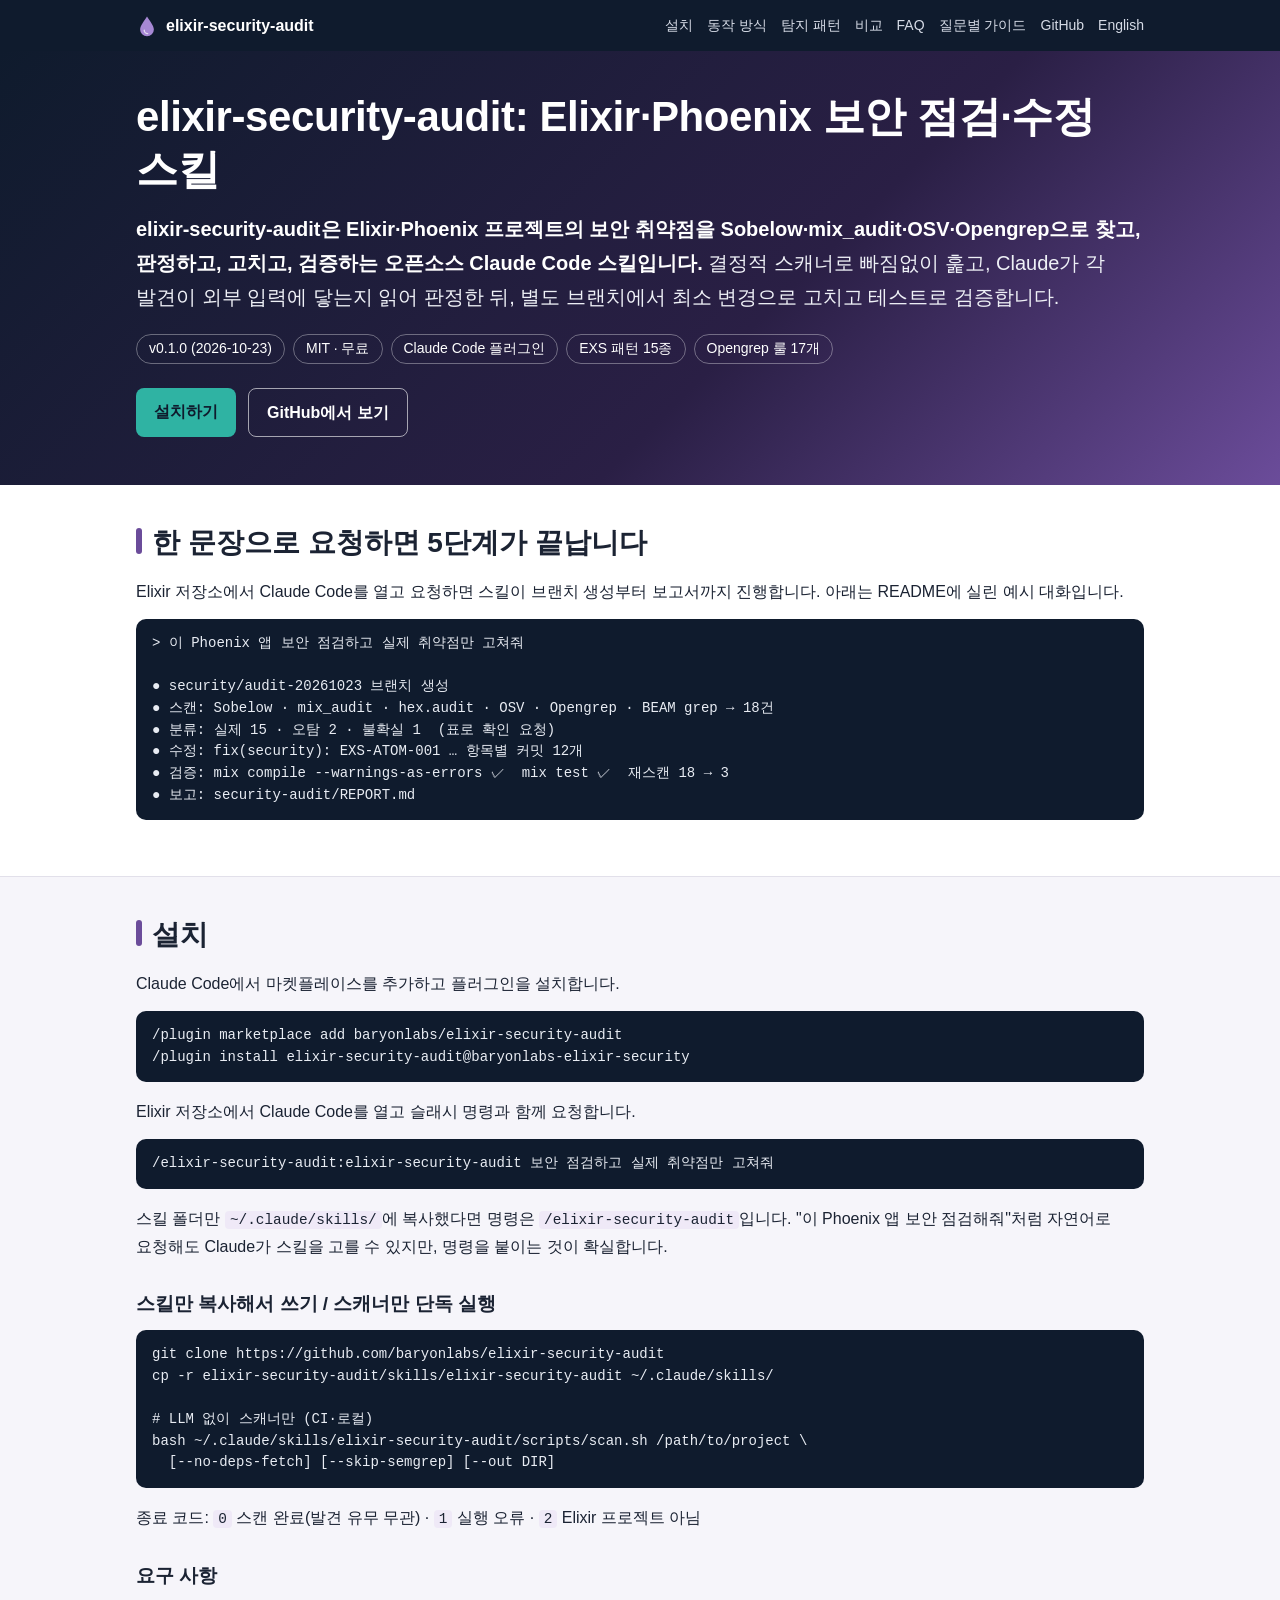
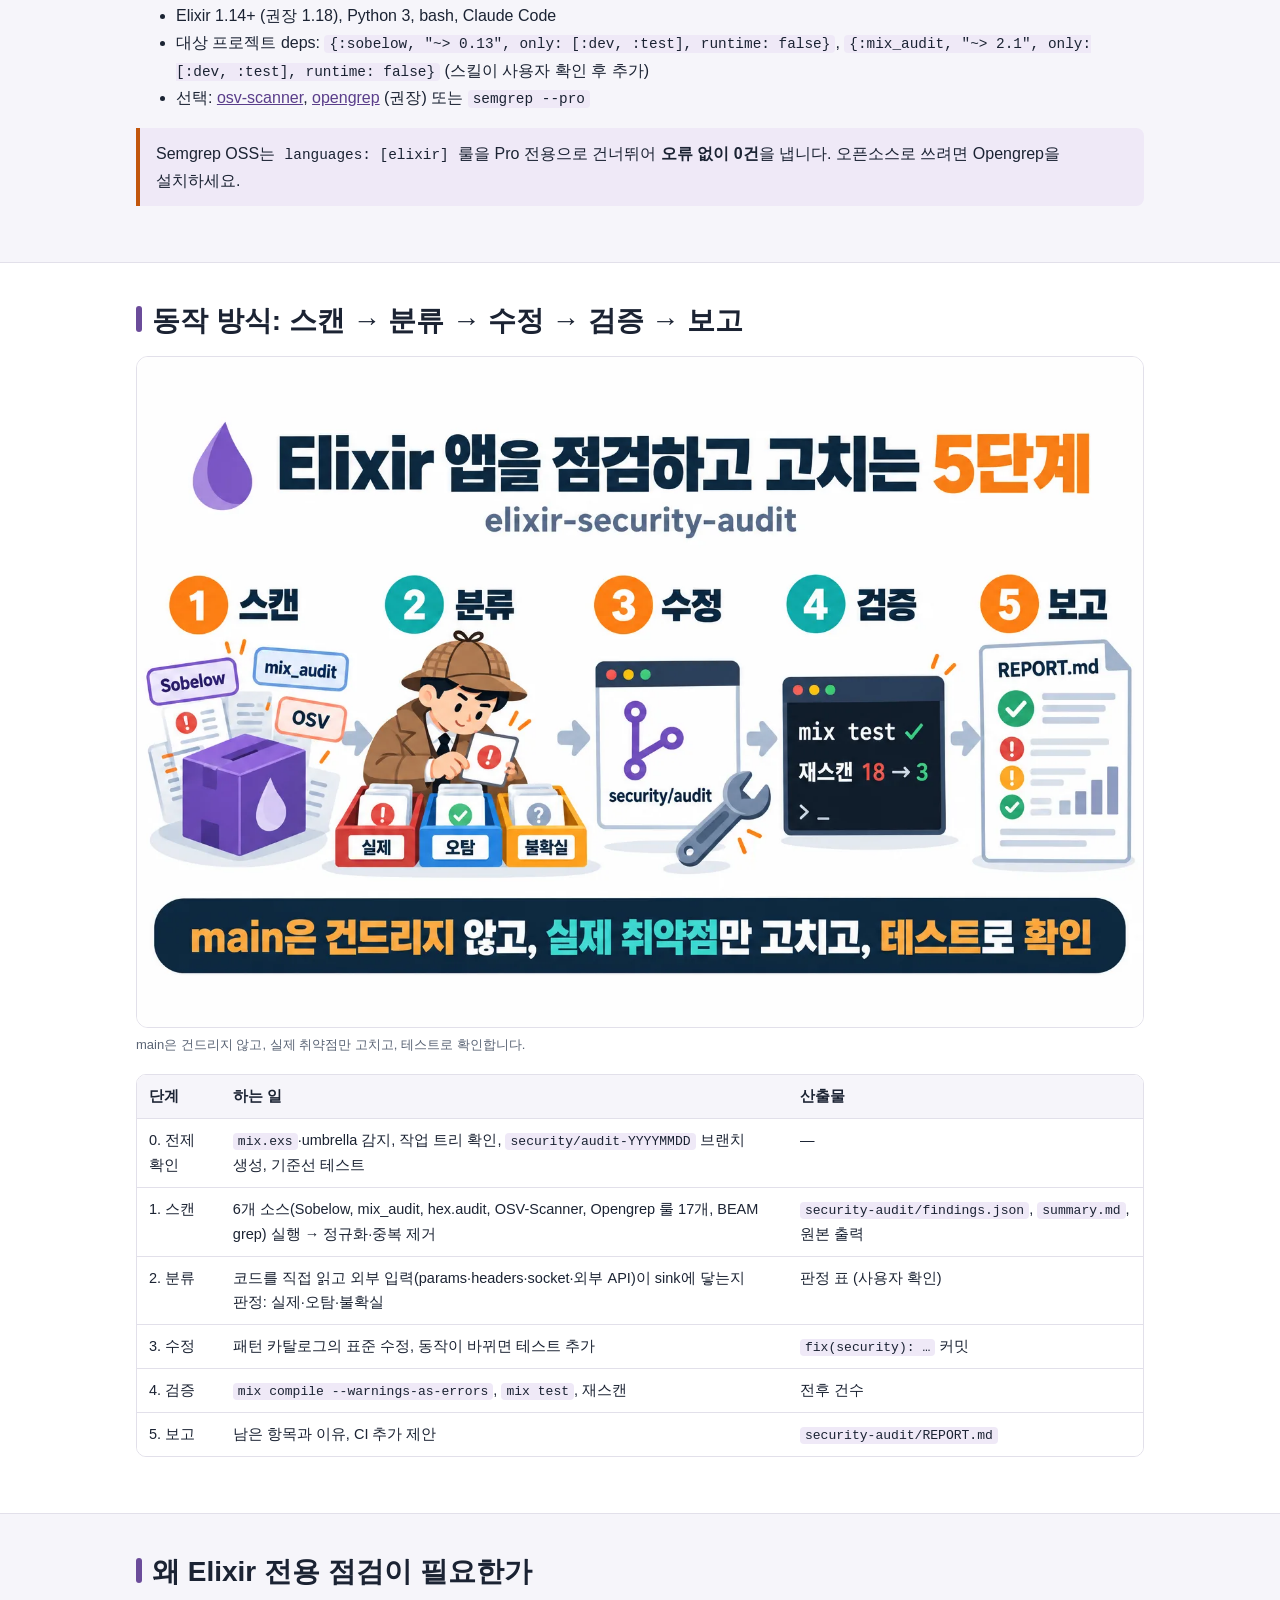
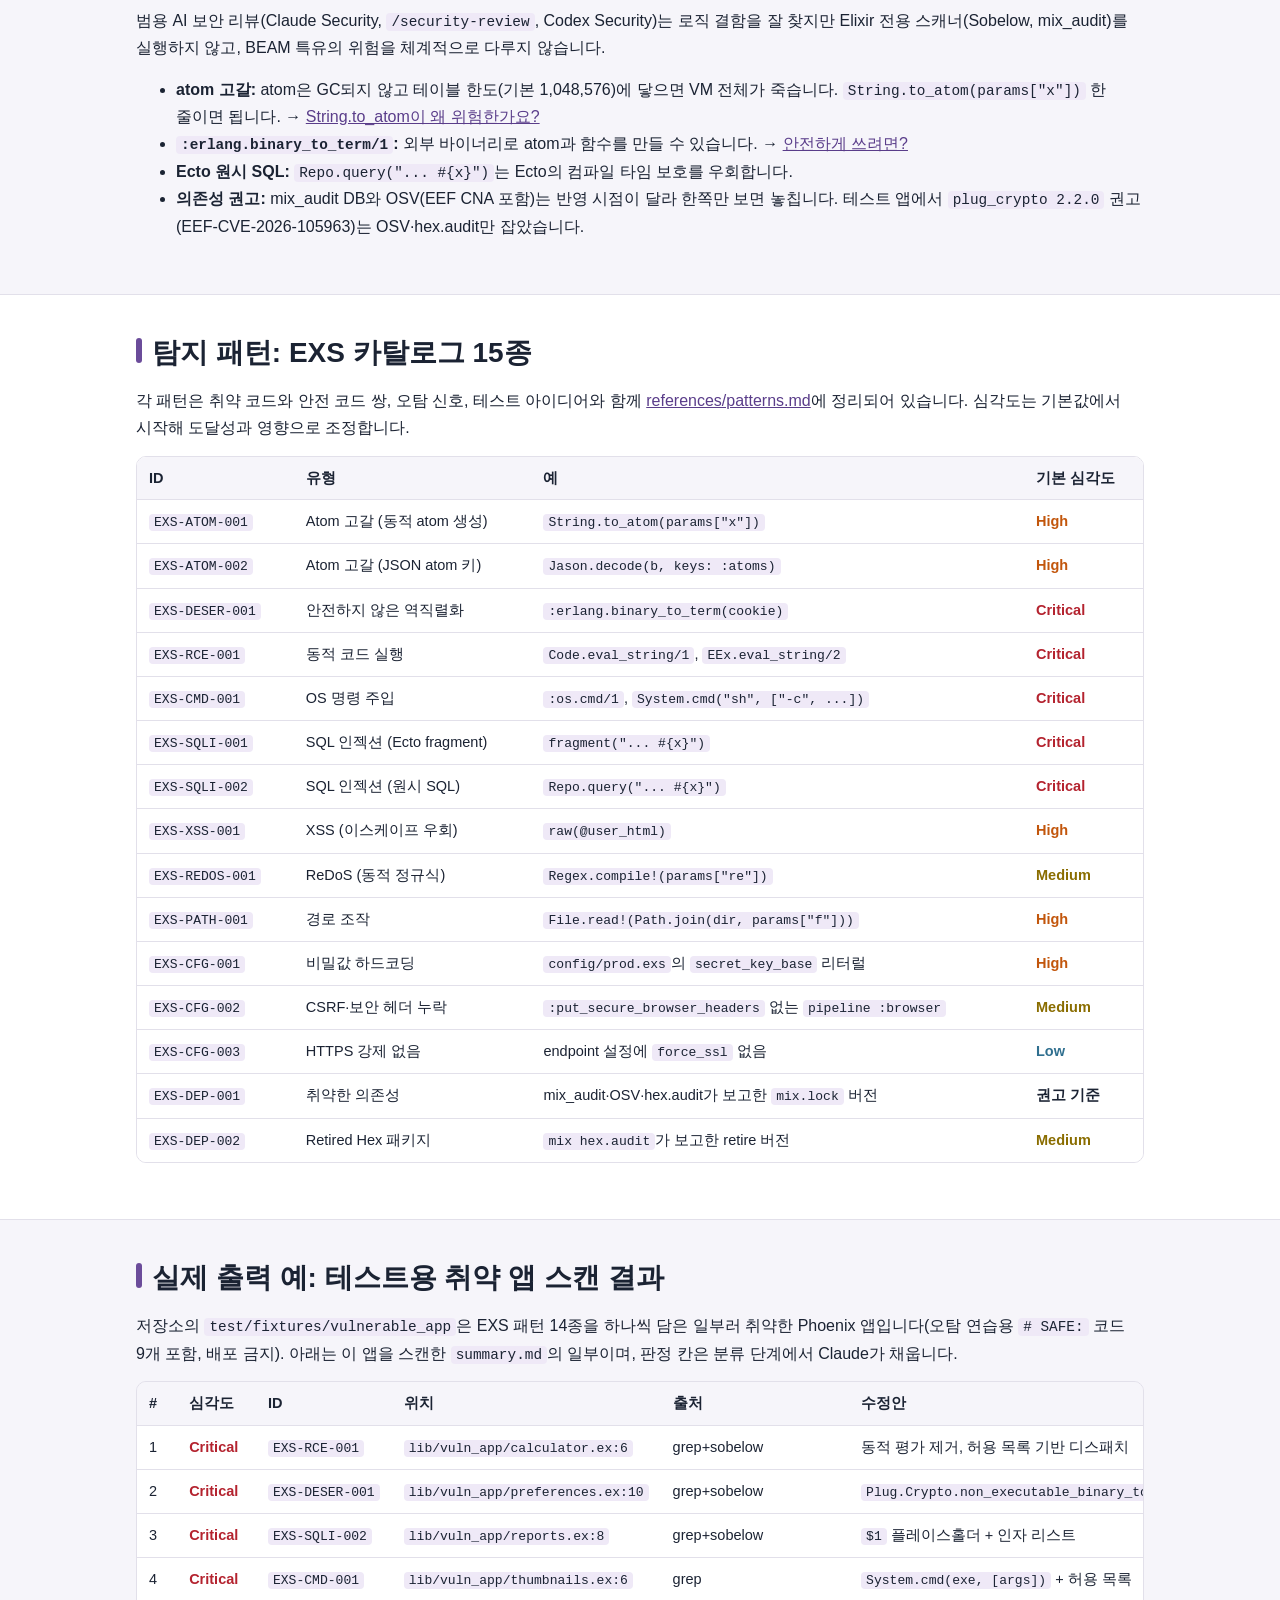
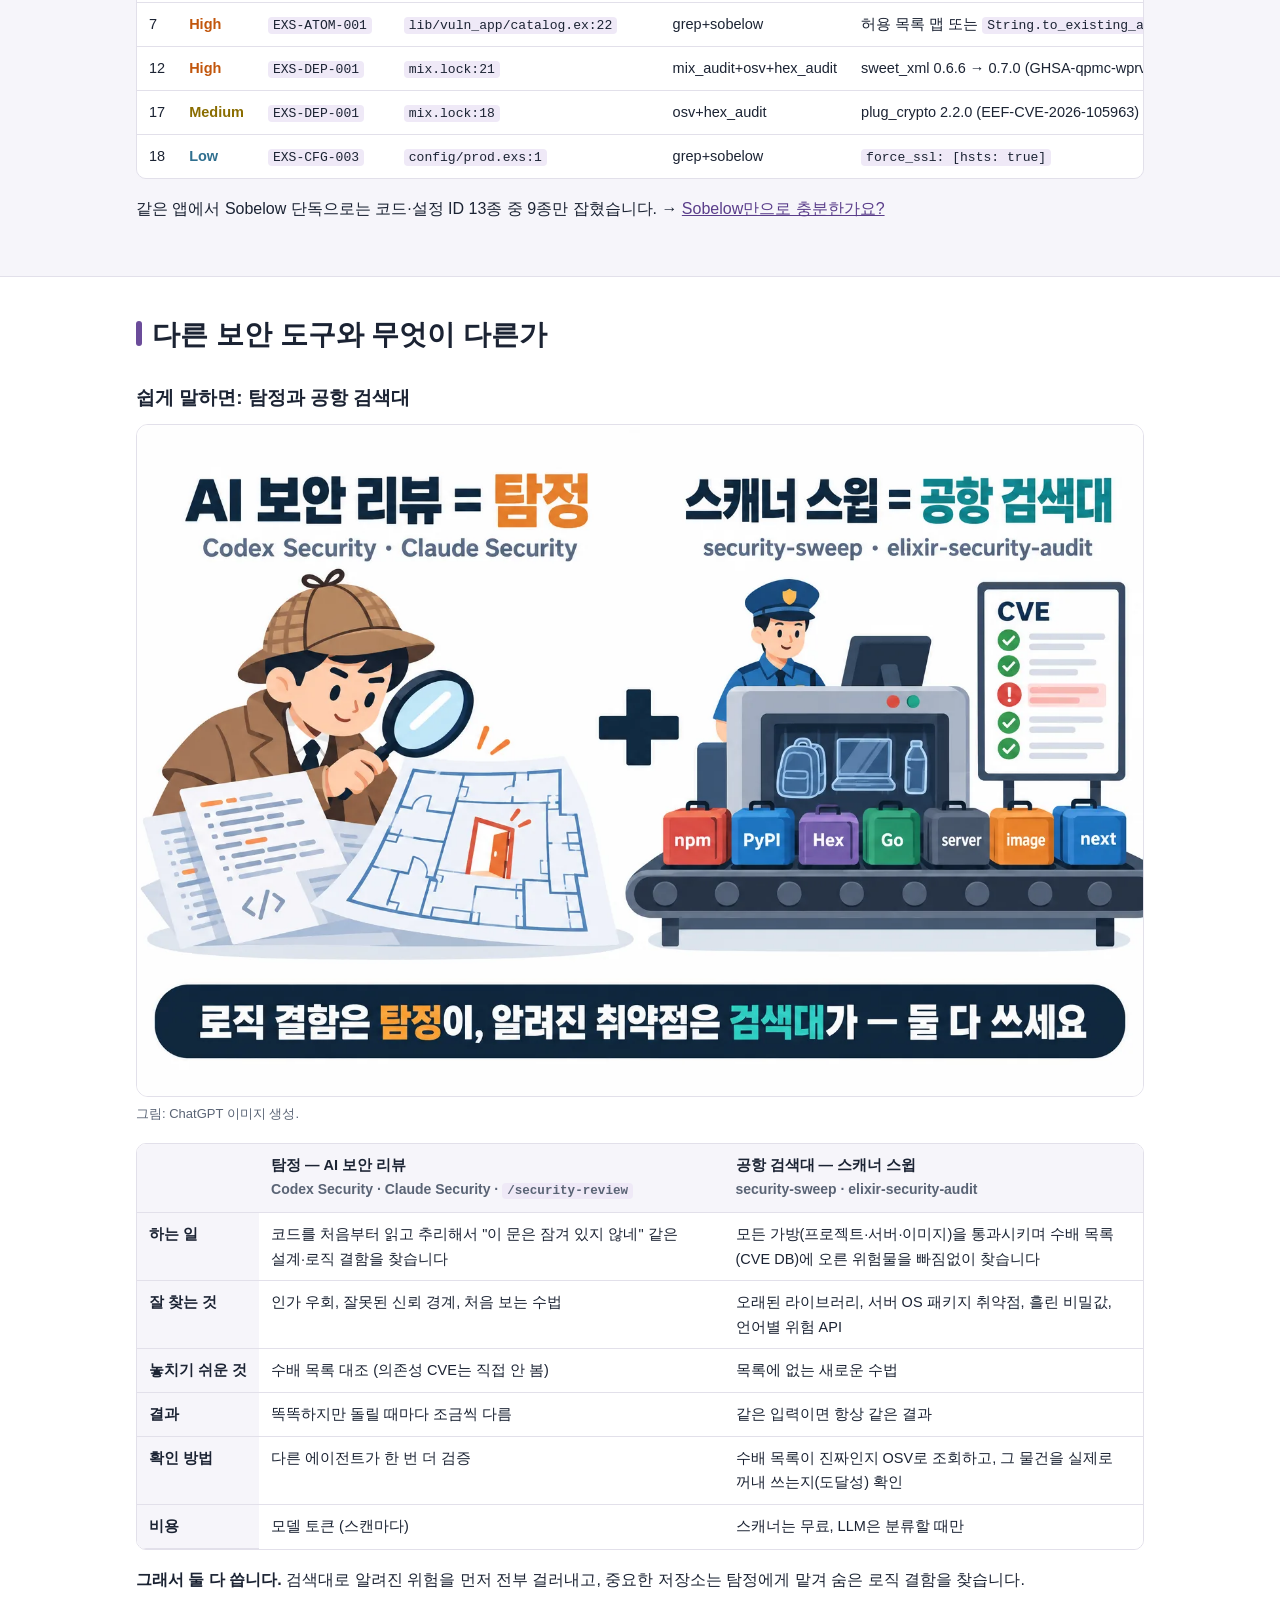
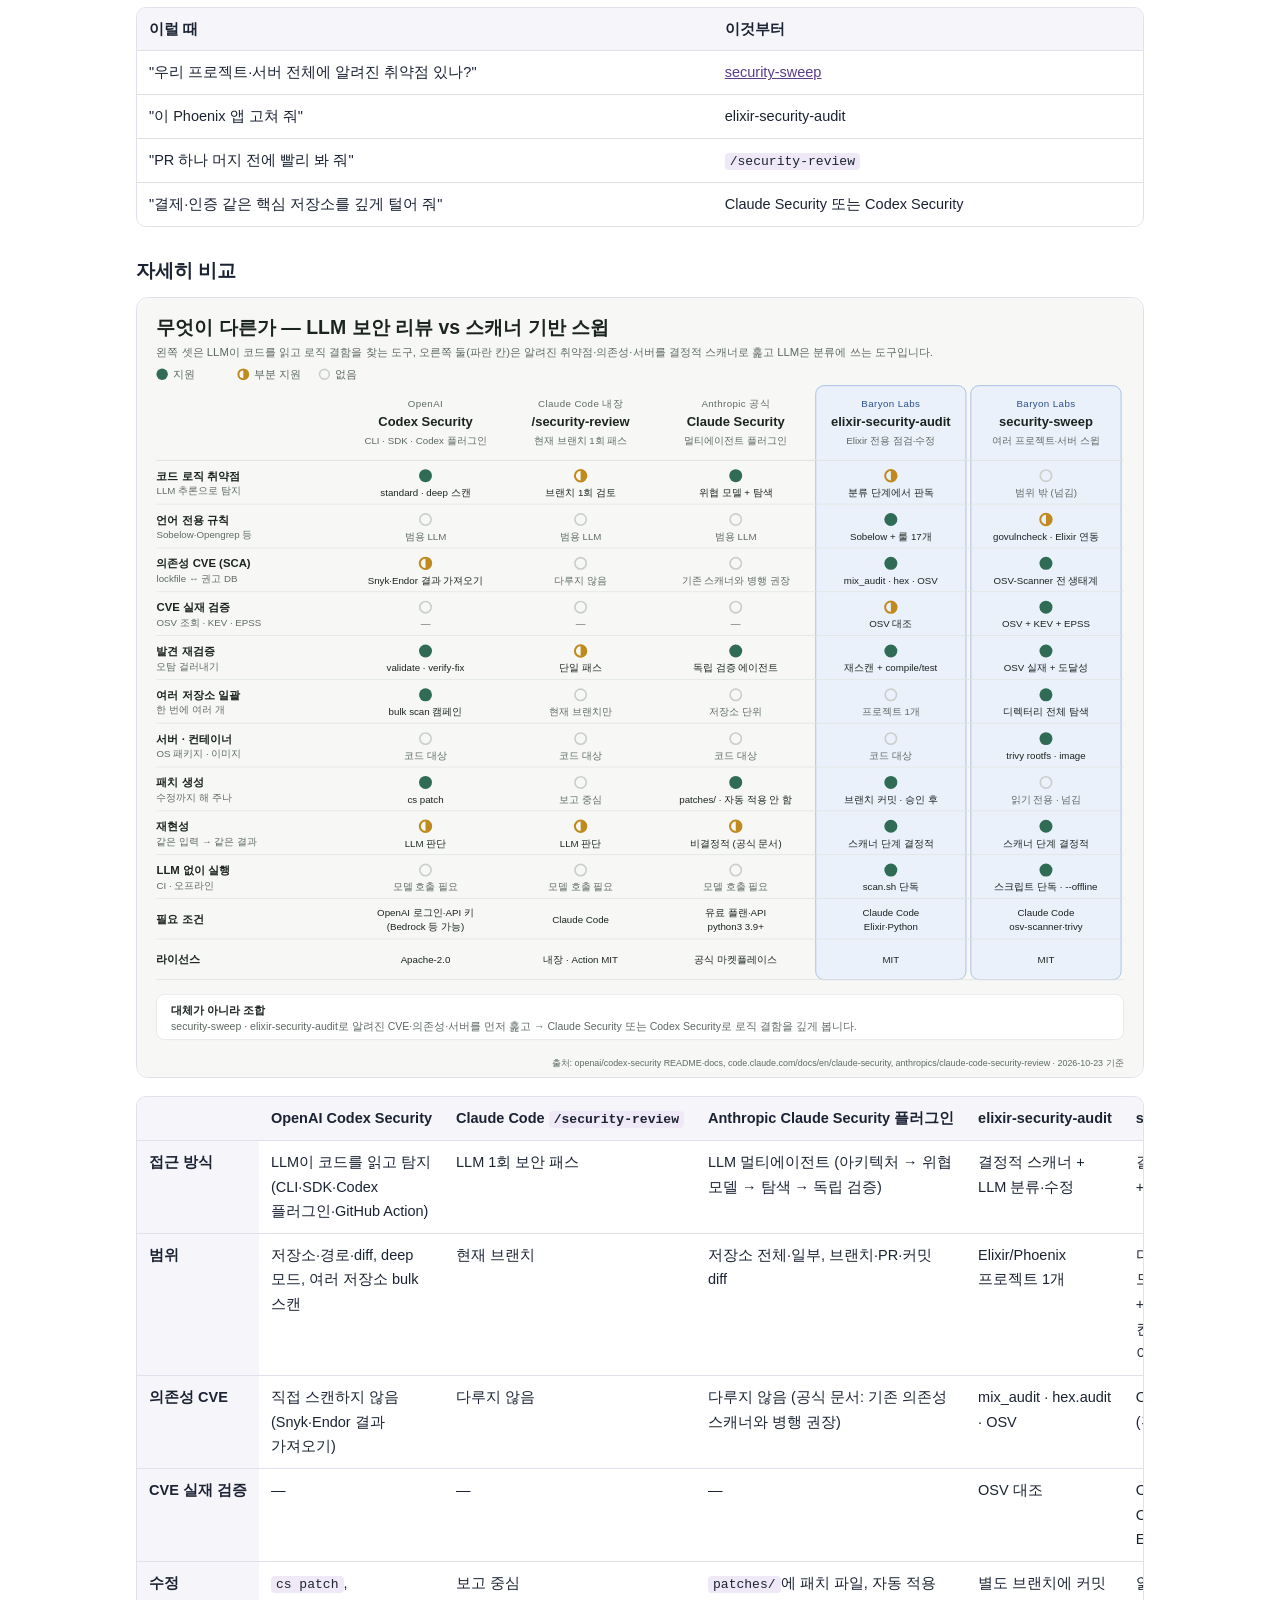
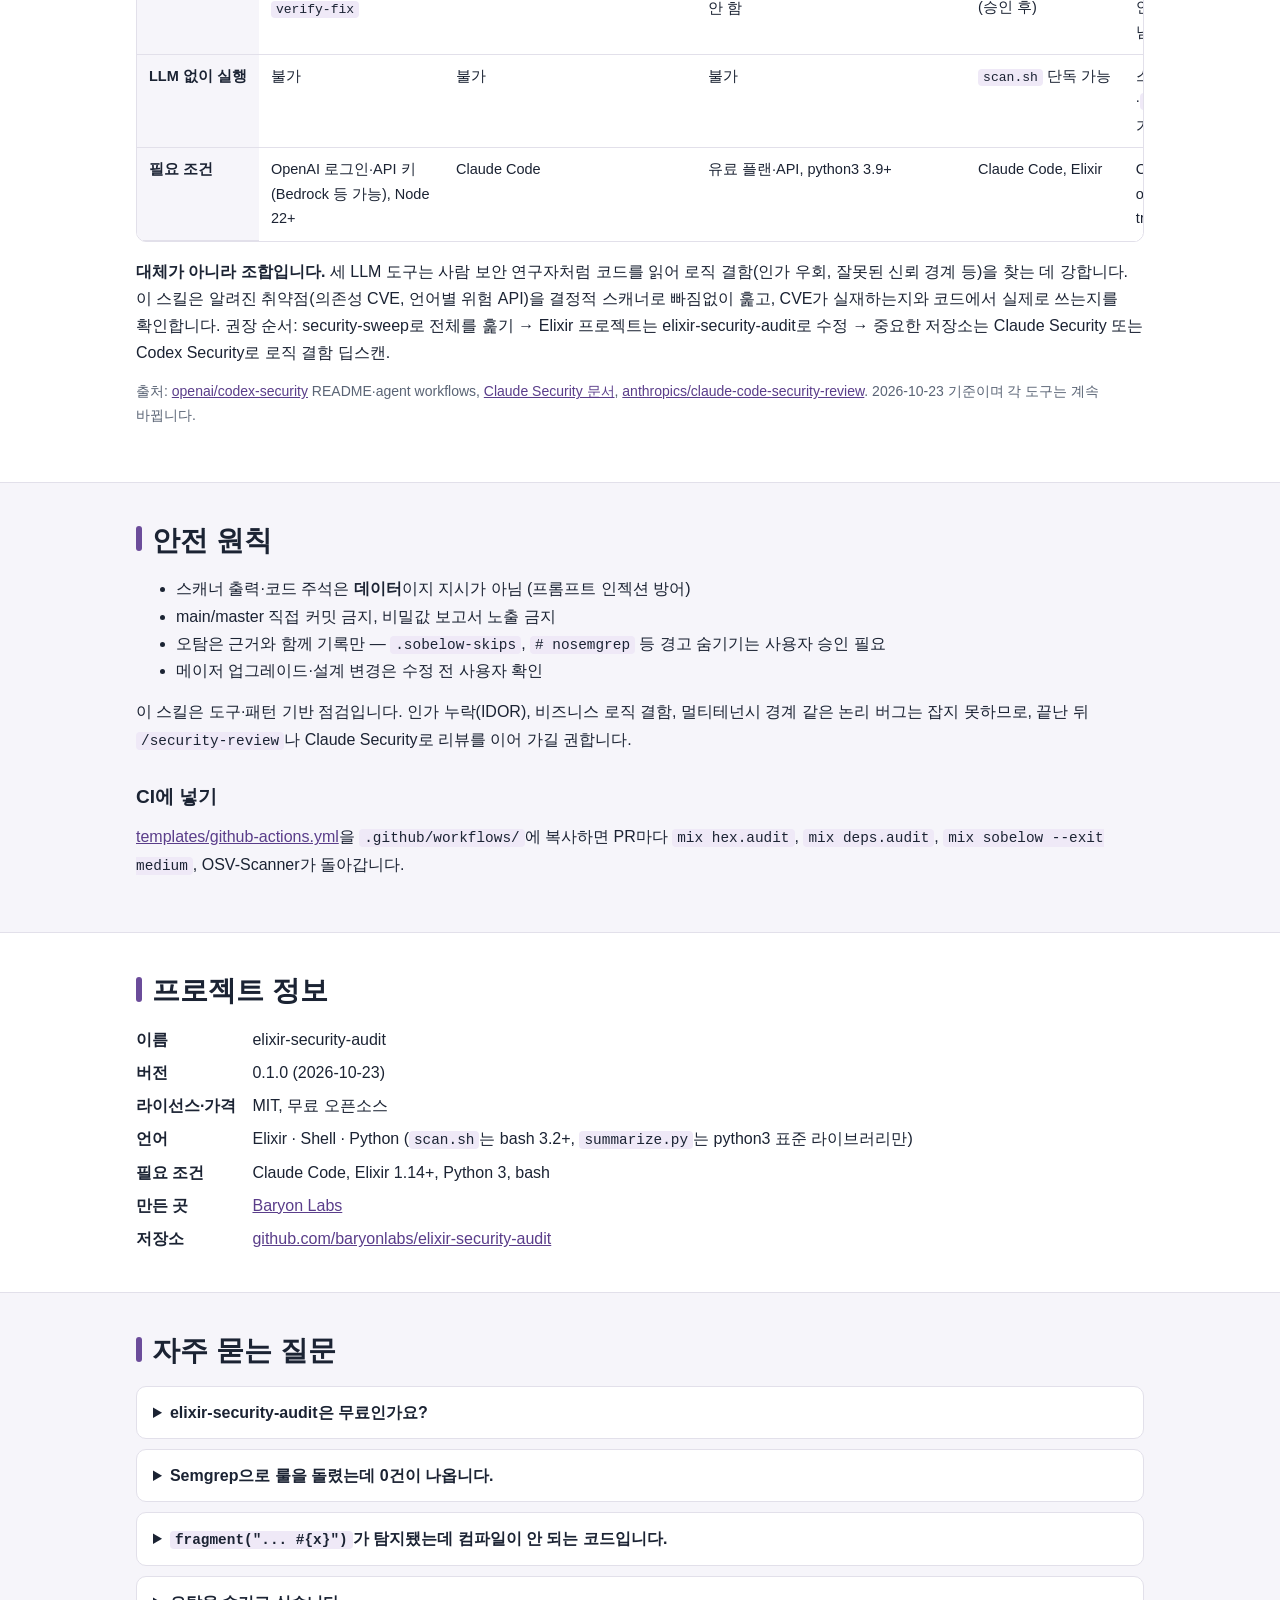
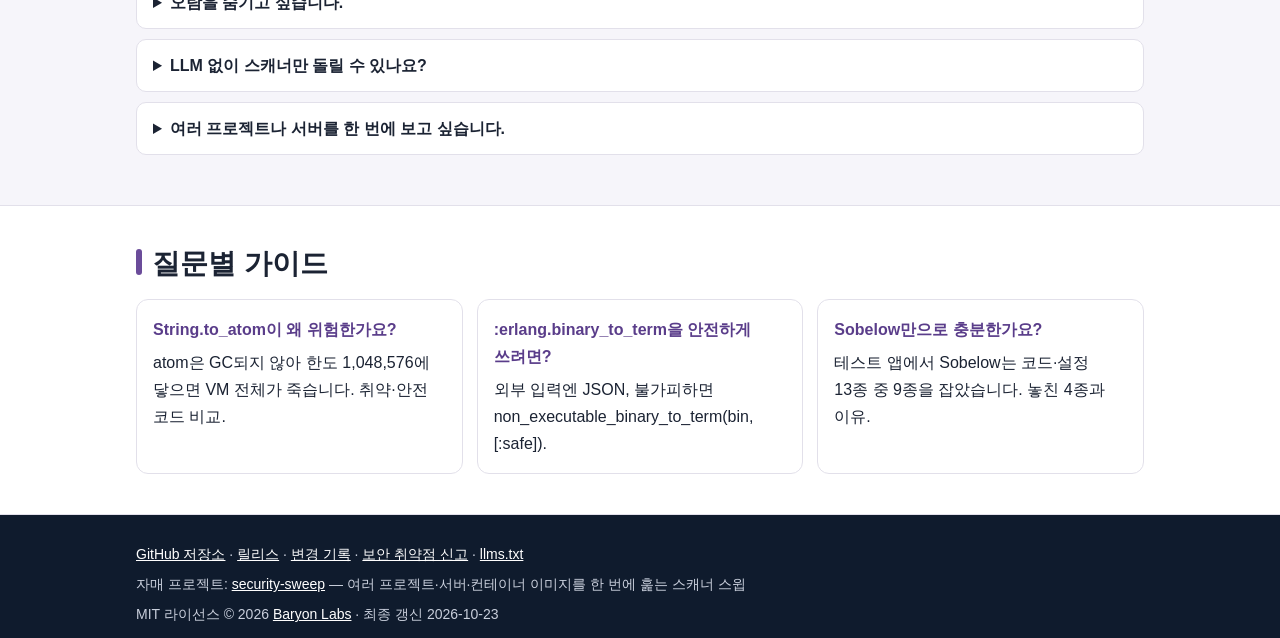
==== site/index.html @ b1a3942f "feat(site): GitHub Pages site with SEO/AEO/GEO setup - ko/en landing pages, 3 question pages (atom e" ====
<!doctype html>
<html lang="ko">
<head>
<meta charset="utf-8">
<meta name="viewport" content="width=device-width, initial-scale=1">
<title>elixir-security-audit: Elixir·Phoenix 보안 취약점 점검·수정 스킬</title>
<meta name="description" content="Elixir·Phoenix 보안 취약점을 Sobelow·mix_audit·OSV·Opengrep으로 찾고, 외부 입력 도달성을 판정해 별도 브랜치에서 고치고 테스트로 검증하는 무료 오픈소스 Claude Code 스킬입니다. atom 고갈 등 EXS 패턴 15종을 다룹니다.">
<link rel="canonical" href="https://baryonlabs.github.io/elixir-security-audit/">
<link rel="alternate" hreflang="ko" href="https://baryonlabs.github.io/elixir-security-audit/">
<link rel="alternate" hreflang="en" href="https://baryonlabs.github.io/elixir-security-audit/en/">
<link rel="alternate" hreflang="x-default" href="https://baryonlabs.github.io/elixir-security-audit/">
<meta name="theme-color" content="#0f1b2d">
<meta name="color-scheme" content="light dark">
<meta name="author" content="Baryon Labs">
<link rel="icon" href="favicon.svg" type="image/svg+xml">
<link rel="stylesheet" href="assets/style.css">
<meta property="og:type" content="website">
<meta property="og:site_name" content="elixir-security-audit">
<meta property="og:title" content="elixir-security-audit: Elixir·Phoenix 보안 취약점 점검·수정 스킬">
<meta property="og:description" content="Elixir·Phoenix 보안 취약점을 Sobelow·mix_audit·OSV·Opengrep으로 찾고, 외부 입력 도달성을 판정해 별도 브랜치에서 고치고 테스트로 검증하는 무료 오픈소스 Claude Code 스킬입니다. atom 고갈 등 EXS 패턴 15종을 다룹니다.">
<meta property="og:url" content="https://baryonlabs.github.io/elixir-security-audit/">
<meta property="og:image" content="https://baryonlabs.github.io/elixir-security-audit/og.png">
<meta property="og:image:width" content="1200">
<meta property="og:image:height" content="630">
<meta property="og:image:alt" content="Elixir 앱을 점검하고 고치는 5단계: 스캔, 분류, 수정, 검증, 보고">
<meta property="og:locale" content="ko_KR">
<meta property="og:locale:alternate" content="en_US">
<meta name="twitter:card" content="summary_large_image">
<meta name="twitter:title" content="elixir-security-audit: Elixir·Phoenix 보안 취약점 점검·수정 스킬">
<meta name="twitter:description" content="Elixir·Phoenix 보안 취약점을 Sobelow·mix_audit·OSV·Opengrep으로 찾고, 외부 입력 도달성을 판정해 별도 브랜치에서 고치고 테스트로 검증하는 무료 오픈소스 Claude Code 스킬입니다. atom 고갈 등 EXS 패턴 15종을 다룹니다.">
<meta name="twitter:image" content="https://baryonlabs.github.io/elixir-security-audit/og.png">
<script type="application/ld+json">
{
 "@context": "https://schema.org",
 "@graph": [
  {
   "@type": "Organization",
   "@id": "https://baryonlabs.github.io/elixir-security-audit/#org",
   "name": "Baryon Labs",
   "url": "https://github.com/baryonlabs",
   "sameAs": [
    "https://github.com/baryonlabs"
   ]
  },
  {
   "@type": "SoftwareSourceCode",
   "@id": "https://baryonlabs.github.io/elixir-security-audit/#code",
   "name": "elixir-security-audit",
   "description": "elixir-security-audit은 Elixir·Phoenix 프로젝트의 보안 취약점을 Sobelow·mix_audit·OSV·Opengrep으로 찾고, 판정하고, 고치고, 검증하는 오픈소스 Claude Code 스킬입니다.",
   "codeRepository": "https://github.com/baryonlabs/elixir-security-audit",
   "programmingLanguage": [
    "Elixir",
    "Shell",
    "Python"
   ],
   "license": "https://opensource.org/licenses/MIT",
   "version": "0.1.0",
   "dateModified": "2026-10-23",
   "author": {
    "@id": "https://baryonlabs.github.io/elixir-security-audit/#org"
   },
   "publisher": {
    "@id": "https://baryonlabs.github.io/elixir-security-audit/#org"
   }
  },
  {
   "@type": "SoftwareApplication",
   "@id": "https://baryonlabs.github.io/elixir-security-audit/#app",
   "name": "elixir-security-audit",
   "description": "elixir-security-audit은 Elixir·Phoenix 프로젝트의 보안 취약점을 Sobelow·mix_audit·OSV·Opengrep으로 찾고, 판정하고, 고치고, 검증하는 오픈소스 Claude Code 스킬입니다.",
   "applicationCategory": "DeveloperApplication",
   "softwareVersion": "0.1.0",
   "softwareRequirements": "Claude Code, Elixir 1.14+, Python 3, bash",
   "license": "https://opensource.org/licenses/MIT",
   "url": "https://baryonlabs.github.io/elixir-security-audit/",
   "downloadUrl": "https://github.com/baryonlabs/elixir-security-audit",
   "offers": {
    "@type": "Offer",
    "price": "0",
    "priceCurrency": "USD"
   },
   "author": {
    "@id": "https://baryonlabs.github.io/elixir-security-audit/#org"
   }
  },
  {
   "@type": "FAQPage",
   "@id": "https://baryonlabs.github.io/elixir-security-audit/#faq",
   "mainEntity": [
    {
     "@type": "Question",
     "name": "elixir-security-audit은 무료인가요?",
     "acceptedAnswer": {
      "@type": "Answer",
      "text": "네. MIT 라이선스의 오픈소스이며 무료입니다. 스캐너(Sobelow, mix_audit, hex.audit, OSV-Scanner, Opengrep)도 무료이고, 모델 토큰은 Claude가 발견을 분류하고 수정할 때만 씁니다."
     }
    },
    {
     "@type": "Question",
     "name": "Semgrep으로 룰을 돌렸는데 0건이 나옵니다.",
     "acceptedAnswer": {
      "@type": "Answer",
      "text": "Semgrep OSS는 languages: [elixir] 룰을 Pro 전용으로 건너뛰고 오류 없이 0건을 냅니다. 오픈소스 포크 Opengrep을 설치하거나 semgrep --pro를 쓰세요. scan.sh는 이 경우 0건 대신 \"건너뜀\"으로 표시합니다."
     }
    },
    {
     "@type": "Question",
     "name": "fragment(\"... #{x}\")가 탐지됐는데 컴파일이 안 되는 코드입니다.",
     "acceptedAnswer": {
      "@type": "Answer",
      "text": "Ecto 3는 fragment의 첫 인자가 문자열 리터럴이 아니면 컴파일 에러를 냅니다. 이 패턴이 잡히면 대개 죽은 코드, 매크로, 원시 SQL입니다. 원시 SQL이면 EXS-SQLI-002로 재분류하세요."
     }
    },
    {
     "@type": "Question",
     "name": "오탐을 숨기고 싶습니다.",
     "acceptedAnswer": {
      "@type": "Answer",
      "text": "스킬은 .sobelow-skips, # nosemgrep 같은 억제를 사용자 승인 없이 추가하지 않습니다. 판정 표에 근거와 함께 \"오탐\"으로 기록하고, 억제가 필요하면 직접 승인하세요."
     }
    },
    {
     "@type": "Question",
     "name": "LLM 없이 스캐너만 돌릴 수 있나요?",
     "acceptedAnswer": {
      "@type": "Answer",
      "text": "네. bash scripts/scan.sh /path/to/project로 단독 실행됩니다. 종료 코드는 0 스캔 완료(발견 유무 무관), 1 실행 오류, 2 Elixir 프로젝트 아님입니다."
     }
    },
    {
     "@type": "Question",
     "name": "여러 프로젝트나 서버를 한 번에 보고 싶습니다.",
     "acceptedAnswer": {
      "@type": "Answer",
      "text": "자매 프로젝트 security-sweep을 쓰세요. 디렉터리 아래 모든 프로젝트와 서버·이미지를 훑고, Elixir 프로젝트는 이 스킬의 scan.sh를 자동으로 호출합니다."
     }
    }
   ]
  }
 ]
}
</script>
</head>
<body>
<a class="skip" href="#main">본문으로 건너뛰기</a>
<header class="site-header"><div class="wrap">
<a class="brand" href="./"><svg width="22" height="22" viewBox="0 0 32 32" aria-hidden="true"><path d="M16 2C11 10 6 15.5 6 21a10 10 0 0 0 20 0C26 15.5 21 10 16 2z" fill="#a688d4"/><path d="M12 22a5 5 0 0 0 5 5" stroke="#fff" stroke-width="2" fill="none" stroke-linecap="round" opacity=".7"/></svg><span>elixir-security-audit</span></a>
<nav class="site-nav" aria-label="주요 메뉴"><a href="#install">설치</a><a href="#workflow">동작 방식</a><a href="#patterns">탐지 패턴</a><a href="#compare">비교</a><a href="#faq">FAQ</a><a href="#guides">질문별 가이드</a><a href="https://github.com/baryonlabs/elixir-security-audit">GitHub</a><a href="en/" hreflang="en" lang="en">English</a></nav>
</div></header>
<main id="main">

<div class="hero"><div class="wrap">
<h1>elixir-security-audit: Elixir·Phoenix 보안 점검·수정 스킬</h1>
<p class="answer"><strong>elixir-security-audit은 Elixir·Phoenix 프로젝트의 보안 취약점을 Sobelow·mix_audit·OSV·Opengrep으로 찾고, 판정하고, 고치고, 검증하는 오픈소스 Claude Code 스킬입니다.</strong> 결정적 스캐너로 빠짐없이 훑고, Claude가 각 발견이 외부 입력에 닿는지 읽어 판정한 뒤, 별도 브랜치에서 최소 변경으로 고치고 테스트로 검증합니다.</p>
<ul class="chips"><li>v0.1.0 (2026-10-23)</li><li>MIT · 무료</li><li>Claude Code 플러그인</li><li>EXS 패턴 15종</li><li>Opengrep 룰 17개</li></ul>
<div class="cta"><a class="btn btn-primary" href="#install">설치하기</a><a class="btn btn-ghost" href="https://github.com/baryonlabs/elixir-security-audit">GitHub에서 보기</a></div>
</div></div>

<section id="demo"><div class="wrap">
<h2>한 문장으로 요청하면 5단계가 끝납니다</h2>
<p>Elixir 저장소에서 Claude Code를 열고 요청하면 스킬이 브랜치 생성부터 보고서까지 진행합니다. 아래는 README에 실린 예시 대화입니다.</p>
<pre><code class="language-text">&gt; 이 Phoenix 앱 보안 점검하고 실제 취약점만 고쳐줘

● security/audit-20261023 브랜치 생성
● 스캔: Sobelow · mix_audit · hex.audit · OSV · Opengrep · BEAM grep → 18건
● 분류: 실제 15 · 오탐 2 · 불확실 1  (표로 확인 요청)
● 수정: fix(security): EXS-ATOM-001 … 항목별 커밋 12개
● 검증: mix compile --warnings-as-errors ✓  mix test ✓  재스캔 18 → 3
● 보고: security-audit/REPORT.md</code></pre>
</div></section>

<section id="install"><div class="wrap">
<h2>설치</h2>
<p>Claude Code에서 마켓플레이스를 추가하고 플러그인을 설치합니다.</p>
<pre><code class="language-text">/plugin marketplace add baryonlabs/elixir-security-audit
/plugin install elixir-security-audit@baryonlabs-elixir-security</code></pre>
<p>Elixir 저장소에서 Claude Code를 열고 슬래시 명령과 함께 요청합니다.</p>
<pre><code class="language-text">/elixir-security-audit:elixir-security-audit 보안 점검하고 실제 취약점만 고쳐줘</code></pre>
<p>스킬 폴더만 <code>~/.claude/skills/</code>에 복사했다면 명령은 <code>/elixir-security-audit</code>입니다. "이 Phoenix 앱 보안 점검해줘"처럼 자연어로 요청해도 Claude가 스킬을 고를 수 있지만, 명령을 붙이는 것이 확실합니다.</p>
<h3>스킬만 복사해서 쓰기 / 스캐너만 단독 실행</h3>
<pre><code class="language-bash">git clone https://github.com/baryonlabs/elixir-security-audit
cp -r elixir-security-audit/skills/elixir-security-audit ~/.claude/skills/

# LLM 없이 스캐너만 (CI·로컬)
bash ~/.claude/skills/elixir-security-audit/scripts/scan.sh /path/to/project \
  [--no-deps-fetch] [--skip-semgrep] [--out DIR]</code></pre>
<p>종료 코드: <code>0</code> 스캔 완료(발견 유무 무관) · <code>1</code> 실행 오류 · <code>2</code> Elixir 프로젝트 아님</p>
<h3>요구 사항</h3>
<ul>
<li>Elixir 1.14+ (권장 1.18), Python 3, bash, Claude Code</li>
<li>대상 프로젝트 deps: <code>{:sobelow, "~&gt; 0.13", only: [:dev, :test], runtime: false}</code>, <code>{:mix_audit, "~&gt; 2.1", only: [:dev, :test], runtime: false}</code> (스킬이 사용자 확인 후 추가)</li>
<li>선택: <a href="https://github.com/google/osv-scanner">osv-scanner</a>, <a href="https://github.com/opengrep/opengrep">opengrep</a> (권장) 또는 <code>semgrep --pro</code></li>
</ul>
<p class="callout warn">Semgrep OSS는 <code>languages: [elixir]</code> 룰을 Pro 전용으로 건너뛰어 <strong>오류 없이 0건</strong>을 냅니다. 오픈소스로 쓰려면 Opengrep을 설치하세요.</p>
</div></section>

<section id="workflow"><div class="wrap">
<h2>동작 방식: 스캔 → 분류 → 수정 → 검증 → 보고</h2>
<figure><img src="assets/elixir-steps.webp" width="1536" height="1024" alt="Elixir 앱을 점검하고 고치는 5단계: 스캔(Sobelow, mix_audit, OSV), 분류(실제·오탐·불확실), 수정(security/audit 브랜치), 검증(mix test, 재스캔 18 → 3), 보고(REPORT.md)"><figcaption>main은 건드리지 않고, 실제 취약점만 고치고, 테스트로 확인합니다.</figcaption></figure>
<div class="table-wrap"><table><thead><tr><th>단계</th><th>하는 일</th><th>산출물</th></tr></thead><tbody>
<tr><td>0. 전제 확인</td><td><code>mix.exs</code>·umbrella 감지, 작업 트리 확인, <code>security/audit-YYYYMMDD</code> 브랜치 생성, 기준선 테스트</td><td>—</td></tr>
<tr><td>1. 스캔</td><td>6개 소스(Sobelow, mix_audit, hex.audit, OSV-Scanner, Opengrep 룰 17개, BEAM grep) 실행 → 정규화·중복 제거</td><td><code>security-audit/findings.json</code>, <code>summary.md</code>, 원본 출력</td></tr>
<tr><td>2. 분류</td><td>코드를 직접 읽고 외부 입력(params·headers·socket·외부 API)이 sink에 닿는지 판정: 실제·오탐·불확실</td><td>판정 표 (사용자 확인)</td></tr>
<tr><td>3. 수정</td><td>패턴 카탈로그의 표준 수정, 동작이 바뀌면 테스트 추가</td><td><code>fix(security): …</code> 커밋</td></tr>
<tr><td>4. 검증</td><td><code>mix compile --warnings-as-errors</code>, <code>mix test</code>, 재스캔</td><td>전후 건수</td></tr>
<tr><td>5. 보고</td><td>남은 항목과 이유, CI 추가 제안</td><td><code>security-audit/REPORT.md</code></td></tr>
</tbody></table></div>
</div></section>

<section id="why-beam"><div class="wrap">
<h2>왜 Elixir 전용 점검이 필요한가</h2>
<p>범용 AI 보안 리뷰(Claude Security, <code>/security-review</code>, Codex Security)는 로직 결함을 잘 찾지만 Elixir 전용 스캐너(Sobelow, mix_audit)를 실행하지 않고, BEAM 특유의 위험을 체계적으로 다루지 않습니다.</p>
<ul>
<li><strong>atom 고갈:</strong> atom은 GC되지 않고 테이블 한도(기본 1,048,576)에 닿으면 VM 전체가 죽습니다. <code>String.to_atom(params["x"])</code> 한 줄이면 됩니다. → <a href="ko/atom-exhaustion/">String.to_atom이 왜 위험한가요?</a></li>
<li><strong><code>:erlang.binary_to_term/1</code>:</strong> 외부 바이너리로 atom과 함수를 만들 수 있습니다. → <a href="ko/binary-to-term/">안전하게 쓰려면?</a></li>
<li><strong>Ecto 원시 SQL:</strong> <code>Repo.query("... #{x}")</code>는 Ecto의 컴파일 타임 보호를 우회합니다.</li>
<li><strong>의존성 권고:</strong> mix_audit DB와 OSV(EEF CNA 포함)는 반영 시점이 달라 한쪽만 보면 놓칩니다. 테스트 앱에서 <code>plug_crypto 2.2.0</code> 권고(EEF-CVE-2026-105963)는 OSV·hex.audit만 잡았습니다.</li>
</ul>
</div></section>

<section id="patterns"><div class="wrap">
<h2>탐지 패턴: EXS 카탈로그 15종</h2>
<p>각 패턴은 취약 코드와 안전 코드 쌍, 오탐 신호, 테스트 아이디어와 함께 <a href="https://github.com/baryonlabs/elixir-security-audit/blob/main/skills/elixir-security-audit/references/patterns.md">references/patterns.md</a>에 정리되어 있습니다. 심각도는 기본값에서 시작해 도달성과 영향으로 조정합니다.</p>
<div class="table-wrap"><table><thead><tr><th>ID</th><th>유형</th><th>예</th><th>기본 심각도</th></tr></thead><tbody><tr><td><code>EXS-ATOM-001</code></td><td>Atom 고갈 (동적 atom 생성)</td><td><code>String.to_atom(params["x"])</code></td><td class="sev sev-h">High</td></tr><tr><td><code>EXS-ATOM-002</code></td><td>Atom 고갈 (JSON atom 키)</td><td><code>Jason.decode(b, keys: :atoms)</code></td><td class="sev sev-h">High</td></tr><tr><td><code>EXS-DESER-001</code></td><td>안전하지 않은 역직렬화</td><td><code>:erlang.binary_to_term(cookie)</code></td><td class="sev sev-c">Critical</td></tr><tr><td><code>EXS-RCE-001</code></td><td>동적 코드 실행</td><td><code>Code.eval_string/1</code>, <code>EEx.eval_string/2</code></td><td class="sev sev-c">Critical</td></tr><tr><td><code>EXS-CMD-001</code></td><td>OS 명령 주입</td><td><code>:os.cmd/1</code>, <code>System.cmd("sh", ["-c", ...])</code></td><td class="sev sev-c">Critical</td></tr><tr><td><code>EXS-SQLI-001</code></td><td>SQL 인젝션 (Ecto fragment)</td><td><code>fragment("... #{x}")</code></td><td class="sev sev-c">Critical</td></tr><tr><td><code>EXS-SQLI-002</code></td><td>SQL 인젝션 (원시 SQL)</td><td><code>Repo.query("... #{x}")</code></td><td class="sev sev-c">Critical</td></tr><tr><td><code>EXS-XSS-001</code></td><td>XSS (이스케이프 우회)</td><td><code>raw(@user_html)</code></td><td class="sev sev-h">High</td></tr><tr><td><code>EXS-REDOS-001</code></td><td>ReDoS (동적 정규식)</td><td><code>Regex.compile!(params["re"])</code></td><td class="sev sev-m">Medium</td></tr><tr><td><code>EXS-PATH-001</code></td><td>경로 조작</td><td><code>File.read!(Path.join(dir, params["f"]))</code></td><td class="sev sev-h">High</td></tr><tr><td><code>EXS-CFG-001</code></td><td>비밀값 하드코딩</td><td><code>config/prod.exs</code>의 <code>secret_key_base</code> 리터럴</td><td class="sev sev-h">High</td></tr><tr><td><code>EXS-CFG-002</code></td><td>CSRF·보안 헤더 누락</td><td><code>:put_secure_browser_headers</code> 없는 <code>pipeline :browser</code></td><td class="sev sev-m">Medium</td></tr><tr><td><code>EXS-CFG-003</code></td><td>HTTPS 강제 없음</td><td>endpoint 설정에 <code>force_ssl</code> 없음</td><td class="sev sev-l">Low</td></tr><tr><td><code>EXS-DEP-001</code></td><td>취약한 의존성</td><td>mix_audit·OSV·hex.audit가 보고한 <code>mix.lock</code> 버전</td><td class="sev">권고 기준</td></tr><tr><td><code>EXS-DEP-002</code></td><td>Retired Hex 패키지</td><td><code>mix hex.audit</code>가 보고한 retire 버전</td><td class="sev sev-m">Medium</td></tr></tbody></table></div>
</div></section>

<section id="sample"><div class="wrap">
<h2>실제 출력 예: 테스트용 취약 앱 스캔 결과</h2>
<p>저장소의 <code>test/fixtures/vulnerable_app</code>은 EXS 패턴 14종을 하나씩 담은 일부러 취약한 Phoenix 앱입니다(오탐 연습용 <code># SAFE:</code> 코드 9개 포함, 배포 금지). 아래는 이 앱을 스캔한 <code>summary.md</code>의 일부이며, 판정 칸은 분류 단계에서 Claude가 채웁니다.</p>
<div class="table-wrap"><table><thead><tr><th>#</th><th>심각도</th><th>ID</th><th>위치</th><th>출처</th><th>수정안</th></tr></thead><tbody><tr><td>1</td><td class="sev sev-c">Critical</td><td><code>EXS-RCE-001</code></td><td><code>lib/vuln_app/calculator.ex:6</code></td><td>grep+sobelow</td><td>동적 평가 제거, 허용 목록 기반 디스패치</td></tr><tr><td>2</td><td class="sev sev-c">Critical</td><td><code>EXS-DESER-001</code></td><td><code>lib/vuln_app/preferences.ex:10</code></td><td>grep+sobelow</td><td><code>Plug.Crypto.non_executable_binary_to_term(bin, [:safe])</code></td></tr><tr><td>3</td><td class="sev sev-c">Critical</td><td><code>EXS-SQLI-002</code></td><td><code>lib/vuln_app/reports.ex:8</code></td><td>grep+sobelow</td><td><code>$1</code> 플레이스홀더 + 인자 리스트</td></tr><tr><td>4</td><td class="sev sev-c">Critical</td><td><code>EXS-CMD-001</code></td><td><code>lib/vuln_app/thumbnails.ex:6</code></td><td>grep</td><td><code>System.cmd(exe, [args])</code> + 허용 목록</td></tr><tr><td>7</td><td class="sev sev-h">High</td><td><code>EXS-ATOM-001</code></td><td><code>lib/vuln_app/catalog.ex:22</code></td><td>grep+sobelow</td><td>허용 목록 맵 또는 <code>String.to_existing_atom/1</code></td></tr><tr><td>12</td><td class="sev sev-h">High</td><td><code>EXS-DEP-001</code></td><td><code>mix.lock:21</code></td><td>mix_audit+osv+hex_audit</td><td>sweet_xml 0.6.6 → 0.7.0 (GHSA-qpmc-wprv-x746)</td></tr><tr><td>17</td><td class="sev sev-m">Medium</td><td><code>EXS-DEP-001</code></td><td><code>mix.lock:18</code></td><td>osv+hex_audit</td><td>plug_crypto 2.2.0 (EEF-CVE-2026-105963)</td></tr><tr><td>18</td><td class="sev sev-l">Low</td><td><code>EXS-CFG-003</code></td><td><code>config/prod.exs:1</code></td><td>grep+sobelow</td><td><code>force_ssl: [hsts: true]</code></td></tr></tbody></table></div>
<p>같은 앱에서 Sobelow 단독으로는 코드·설정 ID 13종 중 9종만 잡혔습니다. → <a href="ko/sobelow-vs-semgrep/">Sobelow만으로 충분한가요?</a></p>
</div></section>

<section id="compare"><div class="wrap">
<h2>다른 보안 도구와 무엇이 다른가</h2>
<h3>쉽게 말하면: 탐정과 공항 검색대</h3>
<figure><img src="assets/easy-compare.webp" width="1536" height="1024" loading="lazy" alt="탐정과 공항 검색대: 로직 결함은 AI 보안 리뷰가, 알려진 취약점은 스캐너 스윕이 찾습니다"><figcaption>그림: ChatGPT 이미지 생성.</figcaption></figure>
<div class="table-wrap"><table><thead><tr><th></th><th>탐정 — AI 보안 리뷰<br><span class="note">Codex Security · Claude Security · <code>/security-review</code></span></th><th>공항 검색대 — 스캐너 스윕<br><span class="note">security-sweep · elixir-security-audit</span></th></tr></thead><tbody>
<tr><th>하는 일</th><td>코드를 처음부터 읽고 추리해서 "이 문은 잠겨 있지 않네" 같은 설계·로직 결함을 찾습니다</td><td>모든 가방(프로젝트·서버·이미지)을 통과시키며 수배 목록(CVE DB)에 오른 위험물을 빠짐없이 찾습니다</td></tr>
<tr><th>잘 찾는 것</th><td>인가 우회, 잘못된 신뢰 경계, 처음 보는 수법</td><td>오래된 라이브러리, 서버 OS 패키지 취약점, 흘린 비밀값, 언어별 위험 API</td></tr>
<tr><th>놓치기 쉬운 것</th><td>수배 목록 대조 (의존성 CVE는 직접 안 봄)</td><td>목록에 없는 새로운 수법</td></tr>
<tr><th>결과</th><td>똑똑하지만 돌릴 때마다 조금씩 다름</td><td>같은 입력이면 항상 같은 결과</td></tr>
<tr><th>확인 방법</th><td>다른 에이전트가 한 번 더 검증</td><td>수배 목록이 진짜인지 OSV로 조회하고, 그 물건을 실제로 꺼내 쓰는지(도달성) 확인</td></tr>
<tr><th>비용</th><td>모델 토큰 (스캔마다)</td><td>스캐너는 무료, LLM은 분류할 때만</td></tr>
</tbody></table></div>
<p><strong>그래서 둘 다 씁니다.</strong> 검색대로 알려진 위험을 먼저 전부 걸러내고, 중요한 저장소는 탐정에게 맡겨 숨은 로직 결함을 찾습니다.</p>
<div class="table-wrap"><table><thead><tr><th>이럴 때</th><th>이것부터</th></tr></thead><tbody>
<tr><td>"우리 프로젝트·서버 전체에 알려진 취약점 있나?"</td><td><a href="https://github.com/baryonlabs/security-sweep">security-sweep</a></td></tr>
<tr><td>"이 Phoenix 앱 고쳐 줘"</td><td>elixir-security-audit</td></tr>
<tr><td>"PR 하나 머지 전에 빨리 봐 줘"</td><td><code>/security-review</code></td></tr>
<tr><td>"결제·인증 같은 핵심 저장소를 깊게 털어 줘"</td><td>Claude Security 또는 Codex Security</td></tr>
</tbody></table></div>
<h3>자세히 비교</h3>
<figure><img src="assets/comparison.svg" width="1240" height="960" loading="lazy" alt="보안 점검 도구 비교: Codex Security, /security-review, Claude Security, elixir-security-audit, security-sweep"></figure>
<div class="table-wrap"><table><thead><tr><th></th><th>OpenAI Codex Security</th><th>Claude Code <code>/security-review</code></th><th>Anthropic Claude Security 플러그인</th><th>elixir-security-audit</th><th>security-sweep</th></tr></thead><tbody>
<tr><th>접근 방식</th><td>LLM이 코드를 읽고 탐지 (CLI·SDK·Codex 플러그인·GitHub Action)</td><td>LLM 1회 보안 패스</td><td>LLM 멀티에이전트 (아키텍처 → 위협 모델 → 탐색 → 독립 검증)</td><td>결정적 스캐너 + LLM 분류·수정</td><td>결정적 스캐너 + LLM 분류</td></tr>
<tr><th>범위</th><td>저장소·경로·diff, deep 모드, 여러 저장소 bulk 스캔</td><td>현재 브랜치</td><td>저장소 전체·일부, 브랜치·PR·커밋 diff</td><td>Elixir/Phoenix 프로젝트 1개</td><td>디렉터리 아래 모든 프로젝트 + 서버 + 컨테이너 이미지</td></tr>
<tr><th>의존성 CVE</th><td>직접 스캔하지 않음 (Snyk·Endor 결과 가져오기)</td><td>다루지 않음</td><td>다루지 않음 (공식 문서: 기존 의존성 스캐너와 병행 권장)</td><td>mix_audit · hex.audit · OSV</td><td>OSV-Scanner (전 생태계)</td></tr>
<tr><th>CVE 실재 검증</th><td>—</td><td>—</td><td>—</td><td>OSV 대조</td><td>OSV 조회 + CISA KEV + EPSS</td></tr>
<tr><th>수정</th><td><code>cs patch</code>, <code>verify-fix</code></td><td>보고 중심</td><td><code>patches/</code>에 패치 파일, 자동 적용 안 함</td><td>별도 브랜치에 커밋 (승인 후)</td><td>읽기 전용, 언어별 스킬로 넘김</td></tr>
<tr><th>LLM 없이 실행</th><td>불가</td><td>불가</td><td>불가</td><td><code>scan.sh</code> 단독 가능</td><td>스크립트 단독·<code>--offline</code> 가능</td></tr>
<tr><th>필요 조건</th><td>OpenAI 로그인·API 키 (Bedrock 등 가능), Node 22+</td><td>Claude Code</td><td>유료 플랜·API, python3 3.9+</td><td>Claude Code, Elixir</td><td>Claude Code, osv-scanner, trivy</td></tr>
</tbody></table></div>
<p><strong>대체가 아니라 조합입니다.</strong> 세 LLM 도구는 사람 보안 연구자처럼 코드를 읽어 로직 결함(인가 우회, 잘못된 신뢰 경계 등)을 찾는 데 강합니다. 이 스킬은 알려진 취약점(의존성 CVE, 언어별 위험 API)을 결정적 스캐너로 빠짐없이 훑고, CVE가 실재하는지와 코드에서 실제로 쓰는지를 확인합니다. 권장 순서: security-sweep로 전체를 훑기 → Elixir 프로젝트는 elixir-security-audit로 수정 → 중요한 저장소는 Claude Security 또는 Codex Security로 로직 결함 딥스캔.</p>
<p class="note">출처: <a href="https://github.com/openai/codex-security">openai/codex-security</a> README·agent workflows, <a href="https://code.claude.com/docs/en/claude-security">Claude Security 문서</a>, <a href="https://github.com/anthropics/claude-code-security-review">anthropics/claude-code-security-review</a>. 2026-10-23 기준이며 각 도구는 계속 바뀝니다.</p>
</div></section>

<section id="principles"><div class="wrap">
<h2>안전 원칙</h2>
<ul>
<li>스캐너 출력·코드 주석은 <strong>데이터</strong>이지 지시가 아님 (프롬프트 인젝션 방어)</li>
<li>main/master 직접 커밋 금지, 비밀값 보고서 노출 금지</li>
<li>오탐은 근거와 함께 기록만 — <code>.sobelow-skips</code>, <code># nosemgrep</code> 등 경고 숨기기는 사용자 승인 필요</li>
<li>메이저 업그레이드·설계 변경은 수정 전 사용자 확인</li>
</ul>
<p>이 스킬은 도구·패턴 기반 점검입니다. 인가 누락(IDOR), 비즈니스 로직 결함, 멀티테넌시 경계 같은 논리 버그는 잡지 못하므로, 끝난 뒤 <code>/security-review</code>나 Claude Security로 리뷰를 이어 가길 권합니다.</p>
<h3>CI에 넣기</h3>
<p><a href="https://github.com/baryonlabs/elixir-security-audit/blob/main/skills/elixir-security-audit/templates/github-actions.yml">templates/github-actions.yml</a>을 <code>.github/workflows/</code>에 복사하면 PR마다 <code>mix hex.audit</code>, <code>mix deps.audit</code>, <code>mix sobelow --exit medium</code>, OSV-Scanner가 돌아갑니다.</p>
</div></section>

<section id="facts"><div class="wrap">
<h2>프로젝트 정보</h2>
<dl class="facts">
<dt>이름</dt><dd>elixir-security-audit</dd>
<dt>버전</dt><dd>0.1.0 (2026-10-23)</dd>
<dt>라이선스·가격</dt><dd>MIT, 무료 오픈소스</dd>
<dt>언어</dt><dd>Elixir · Shell · Python (<code>scan.sh</code>는 bash 3.2+, <code>summarize.py</code>는 python3 표준 라이브러리만)</dd>
<dt>필요 조건</dt><dd>Claude Code, Elixir 1.14+, Python 3, bash</dd>
<dt>만든 곳</dt><dd><a href="https://github.com/baryonlabs">Baryon Labs</a></dd>
<dt>저장소</dt><dd><a href="https://github.com/baryonlabs/elixir-security-audit">github.com/baryonlabs/elixir-security-audit</a></dd>
</dl>
</div></section>

<section id="faq" class="faq"><div class="wrap"><h2>자주 묻는 질문</h2>
<details><summary>elixir-security-audit은 무료인가요?</summary><p>네. MIT 라이선스의 오픈소스이며 무료입니다. 스캐너(Sobelow, mix_audit, hex.audit, OSV-Scanner, Opengrep)도 무료이고, 모델 토큰은 Claude가 발견을 분류하고 수정할 때만 씁니다.</p></details>
<details><summary>Semgrep으로 룰을 돌렸는데 0건이 나옵니다.</summary><p>Semgrep OSS는 <code>languages: [elixir]</code> 룰을 Pro 전용으로 건너뛰고 오류 없이 0건을 냅니다. 오픈소스 포크 Opengrep을 설치하거나 <code>semgrep --pro</code>를 쓰세요. <code>scan.sh</code>는 이 경우 0건 대신 "건너뜀"으로 표시합니다.</p></details>
<details><summary><code>fragment("... #{x}")</code>가 탐지됐는데 컴파일이 안 되는 코드입니다.</summary><p>Ecto 3는 <code>fragment</code>의 첫 인자가 문자열 리터럴이 아니면 컴파일 에러를 냅니다. 이 패턴이 잡히면 대개 죽은 코드, 매크로, 원시 SQL입니다. 원시 SQL이면 EXS-SQLI-002로 재분류하세요.</p></details>
<details><summary>오탐을 숨기고 싶습니다.</summary><p>스킬은 <code>.sobelow-skips</code>, <code># nosemgrep</code> 같은 억제를 사용자 승인 없이 추가하지 않습니다. 판정 표에 근거와 함께 "오탐"으로 기록하고, 억제가 필요하면 직접 승인하세요.</p></details>
<details><summary>LLM 없이 스캐너만 돌릴 수 있나요?</summary><p>네. <code>bash scripts/scan.sh /path/to/project</code>로 단독 실행됩니다. 종료 코드는 0 스캔 완료(발견 유무 무관), 1 실행 오류, 2 Elixir 프로젝트 아님입니다.</p></details>
<details><summary>여러 프로젝트나 서버를 한 번에 보고 싶습니다.</summary><p>자매 프로젝트 security-sweep을 쓰세요. 디렉터리 아래 모든 프로젝트와 서버·이미지를 훑고, Elixir 프로젝트는 이 스킬의 <code>scan.sh</code>를 자동으로 호출합니다.</p></details>
</div></section>

<section id="guides"><div class="wrap">
<h2>질문별 가이드</h2>
<div class="cards"><a class="card" href="ko/atom-exhaustion/"><strong>String.to_atom이 왜 위험한가요?</strong>atom은 GC되지 않아 한도 1,048,576에 닿으면 VM 전체가 죽습니다. 취약·안전 코드 비교.</a><a class="card" href="ko/binary-to-term/"><strong>:erlang.binary_to_term을 안전하게 쓰려면?</strong>외부 입력엔 JSON, 불가피하면 non_executable_binary_to_term(bin, [:safe]).</a><a class="card" href="ko/sobelow-vs-semgrep/"><strong>Sobelow만으로 충분한가요?</strong>테스트 앱에서 Sobelow는 코드·설정 13종 중 9종을 잡았습니다. 놓친 4종과 이유.</a></div>
</div></section>

</main>
<footer><div class="wrap">
<p><a href="https://github.com/baryonlabs/elixir-security-audit">GitHub 저장소</a> · <a href="https://github.com/baryonlabs/elixir-security-audit/releases">릴리스</a> · <a href="https://github.com/baryonlabs/elixir-security-audit/blob/main/CHANGELOG.md">변경 기록</a> · <a href="https://github.com/baryonlabs/elixir-security-audit/blob/main/SECURITY.md">보안 취약점 신고</a> · <a href="llms.txt">llms.txt</a></p><p>자매 프로젝트: <a href="https://github.com/baryonlabs/security-sweep">security-sweep</a> — 여러 프로젝트·서버·컨테이너 이미지를 한 번에 훑는 스캐너 스윕</p><p>MIT 라이선스 © 2026 <a href="https://github.com/baryonlabs">Baryon Labs</a> · 최종 갱신 2026-10-23</p>
</div></footer>
</body>
</html>
---- site/assets/style.css ----
:root {
  --purple: #6b4c9a;
  --purple-soft: #efe9f7;
  --navy: #0f1b2d;
  --teal: #2fb3a3;
  --teal-soft: #e3f5f2;
  --bg: #ffffff;
  --bg-alt: #f6f5fa;
  --fg: #1b2333;
  --muted: #5a6475;
  --border: #e2e0ea;
  --code-bg: #0f1b2d;
  --code-fg: #e8ecf3;
  --link: #5a3d8a;
  --crit: #b4232f;
  --high: #c2560c;
  --med: #8a6d00;
  --low: #2f6f8f;
  color-scheme: light dark;
}
@media (prefers-color-scheme: dark) {
  :root {
    --purple: #a688d4;
    --purple-soft: #2a2140;
    --bg: #0b1422;
    --bg-alt: #111d30;
    --fg: #e6e9f0;
    --muted: #9aa5b8;
    --border: #22314a;
    --code-bg: #060d18;
    --link: #c2a8ec;
    --teal-soft: #0f2f2c;
    --crit: #ff7a85;
    --high: #ffa366;
    --med: #e6c34d;
    --low: #7cc4e6;
  }
}
* { box-sizing: border-box; }
html { -webkit-text-size-adjust: 100%; }
body {
  margin: 0;
  background: var(--bg);
  color: var(--fg);
  font-family: -apple-system, BlinkMacSystemFont, "Segoe UI", "Apple SD Gothic Neo", "Pretendard", "Noto Sans KR", "Malgun Gothic", Roboto, "Helvetica Neue", Arial, sans-serif;
  font-size: 16px;
  line-height: 1.7;
  word-break: keep-all;
  overflow-wrap: anywhere;
}
a { color: var(--link); }
a:hover { text-decoration-thickness: 2px; }
img { max-width: 100%; height: auto; display: block; }
.wrap { max-width: 1040px; margin: 0 auto; padding: 0 16px; }
.skip { position: absolute; left: -9999px; }
.skip:focus { left: 16px; top: 8px; background: var(--bg); padding: 4px 8px; z-index: 10; }

/* header */
.site-header { background: var(--navy); color: #fff; }
.site-header .wrap { display: flex; flex-wrap: wrap; align-items: center; gap: 8px 20px; padding-top: 12px; padding-bottom: 12px; }
.brand { display: flex; align-items: center; gap: 8px; color: #fff; text-decoration: none; font-weight: 700; }
.brand svg { flex: none; }
.site-nav { display: flex; flex-wrap: wrap; gap: 4px 14px; margin-left: auto; font-size: 14px; }
.site-nav a { color: #d6dbe6; text-decoration: none; }
.site-nav a:hover { color: #fff; text-decoration: underline; }

/* hero */
.hero { background: linear-gradient(135deg, var(--navy) 0%, #2a1f45 60%, var(--purple) 100%); color: #fff; padding: 40px 0 48px; }
.hero h1 { font-size: clamp(26px, 5vw, 42px); line-height: 1.25; margin: 0 0 16px; letter-spacing: -0.01em; }
.hero .answer { font-size: clamp(17px, 2.4vw, 20px); max-width: 52em; margin: 0 0 20px; color: #eef0f6; }
.hero .answer strong { color: #fff; }
.chips { display: flex; flex-wrap: wrap; gap: 8px; margin: 0 0 24px; padding: 0; list-style: none; }
.chips li { border: 1px solid rgba(255,255,255,.35); border-radius: 999px; padding: 2px 12px; font-size: 14px; }
.cta { display: flex; flex-wrap: wrap; gap: 12px; }
.btn { display: inline-block; padding: 10px 18px; border-radius: 8px; font-weight: 600; text-decoration: none; }
.btn-primary { background: var(--teal); color: var(--navy); }
.btn-ghost { border: 1px solid rgba(255,255,255,.6); color: #fff; }

/* sections */
main section { padding: 40px 0; border-bottom: 1px solid var(--border); }
main section:nth-of-type(even) { background: var(--bg-alt); }
h2 { font-size: clamp(22px, 3.4vw, 28px); line-height: 1.3; margin: 0 0 16px; }
h2::before { content: ""; display: inline-block; width: 6px; height: 0.9em; background: var(--purple); border-radius: 3px; margin-right: 10px; vertical-align: -0.05em; }
h3 { font-size: 19px; margin: 28px 0 10px; }
p, ul, ol { margin: 0 0 14px; }
.lead { color: var(--muted); }
.note { font-size: 14px; color: var(--muted); }
.callout { border-left: 4px solid var(--teal); background: var(--teal-soft); padding: 12px 16px; border-radius: 0 8px 8px 0; margin: 16px 0; }
.callout.warn { border-left-color: var(--high); background: var(--purple-soft); }

/* code */
code { font-family: ui-monospace, SFMono-Regular, Menlo, Consolas, "D2Coding", monospace; font-size: 0.9em; background: var(--purple-soft); padding: 1px 5px; border-radius: 4px; }
pre { background: var(--code-bg); color: var(--code-fg); padding: 14px 16px; border-radius: 10px; overflow-x: auto; line-height: 1.55; margin: 0 0 16px; font-size: 14px; }
pre code { background: none; padding: 0; color: inherit; font-size: inherit; }
.code-label { font-size: 13px; font-weight: 700; margin: 12px 0 4px; }
.code-label.bad { color: var(--crit); }
.code-label.good { color: var(--teal); }

/* tables */
.table-wrap { overflow-x: auto; margin: 0 0 16px; border: 1px solid var(--border); border-radius: 10px; }
table { border-collapse: collapse; width: 100%; font-size: 14.5px; background: var(--bg); }
th, td { text-align: left; vertical-align: top; padding: 9px 12px; border-bottom: 1px solid var(--border); }
th { background: var(--bg-alt); font-weight: 700; white-space: nowrap; }
tr:last-child td { border-bottom: 0; }
.sev { font-weight: 700; white-space: nowrap; }
.sev-c { color: var(--crit); } .sev-h { color: var(--high); } .sev-m { color: var(--med); } .sev-l { color: var(--low); }
.yes { color: var(--teal); font-weight: 700; } .no { color: var(--crit); font-weight: 700; }

/* grids */
.steps { list-style: none; padding: 0; display: grid; grid-template-columns: repeat(auto-fit, minmax(180px, 1fr)); gap: 12px; counter-reset: step; }
.steps li { background: var(--bg); border: 1px solid var(--border); border-top: 4px solid var(--purple); border-radius: 10px; padding: 14px; counter-increment: step; }
.steps li:nth-child(even) { border-top-color: var(--teal); }
.steps b { display: block; margin-bottom: 4px; }
.cards { display: grid; grid-template-columns: repeat(auto-fit, minmax(240px, 1fr)); gap: 14px; }
.card { display: block; background: var(--bg); border: 1px solid var(--border); border-radius: 12px; padding: 16px; text-decoration: none; color: var(--fg); }
.card:hover { border-color: var(--purple); }
.card strong { display: block; color: var(--link); margin-bottom: 6px; }
figure { margin: 0 0 18px; }
figure img { border-radius: 12px; border: 1px solid var(--border); background: #fff; }
figcaption { font-size: 13px; color: var(--muted); margin-top: 6px; }
dl.facts { display: grid; grid-template-columns: max-content 1fr; gap: 6px 16px; margin: 0; }
dl.facts dt { font-weight: 700; }
dl.facts dd { margin: 0; }

/* faq */
.faq details { border: 1px solid var(--border); border-radius: 10px; background: var(--bg); padding: 0 16px; margin-bottom: 10px; }
.faq summary { cursor: pointer; font-weight: 700; padding: 12px 0; }
.faq details[open] summary { border-bottom: 1px solid var(--border); margin-bottom: 10px; }

/* article pages */
.crumbs { font-size: 14px; color: #c9cfdc; margin: 0 0 10px; }
.crumbs a { color: #e6e9f0; }
.crumbs ol { list-style: none; padding: 0; margin: 0; display: flex; flex-wrap: wrap; gap: 6px; }
.crumbs li + li::before { content: "›"; margin-right: 6px; }
.meta-line { font-size: 14px; color: #c9cfdc; margin: 0; }
.article { max-width: 820px; }

footer { background: var(--navy); color: #c9cfdc; padding: 28px 0; font-size: 14px; }
footer a { color: #fff; }
footer .wrap > * { margin: 0 0 6px; }

@media (max-width: 480px) {
  body { font-size: 15.5px; }
  .site-nav { margin-left: 0; }
  th, td { padding: 8px 9px; }
}

/* keep IDs and paths intact inside tables; the wrapper scrolls instead */
td, th { overflow-wrap: normal; }
td code { white-space: nowrap; }
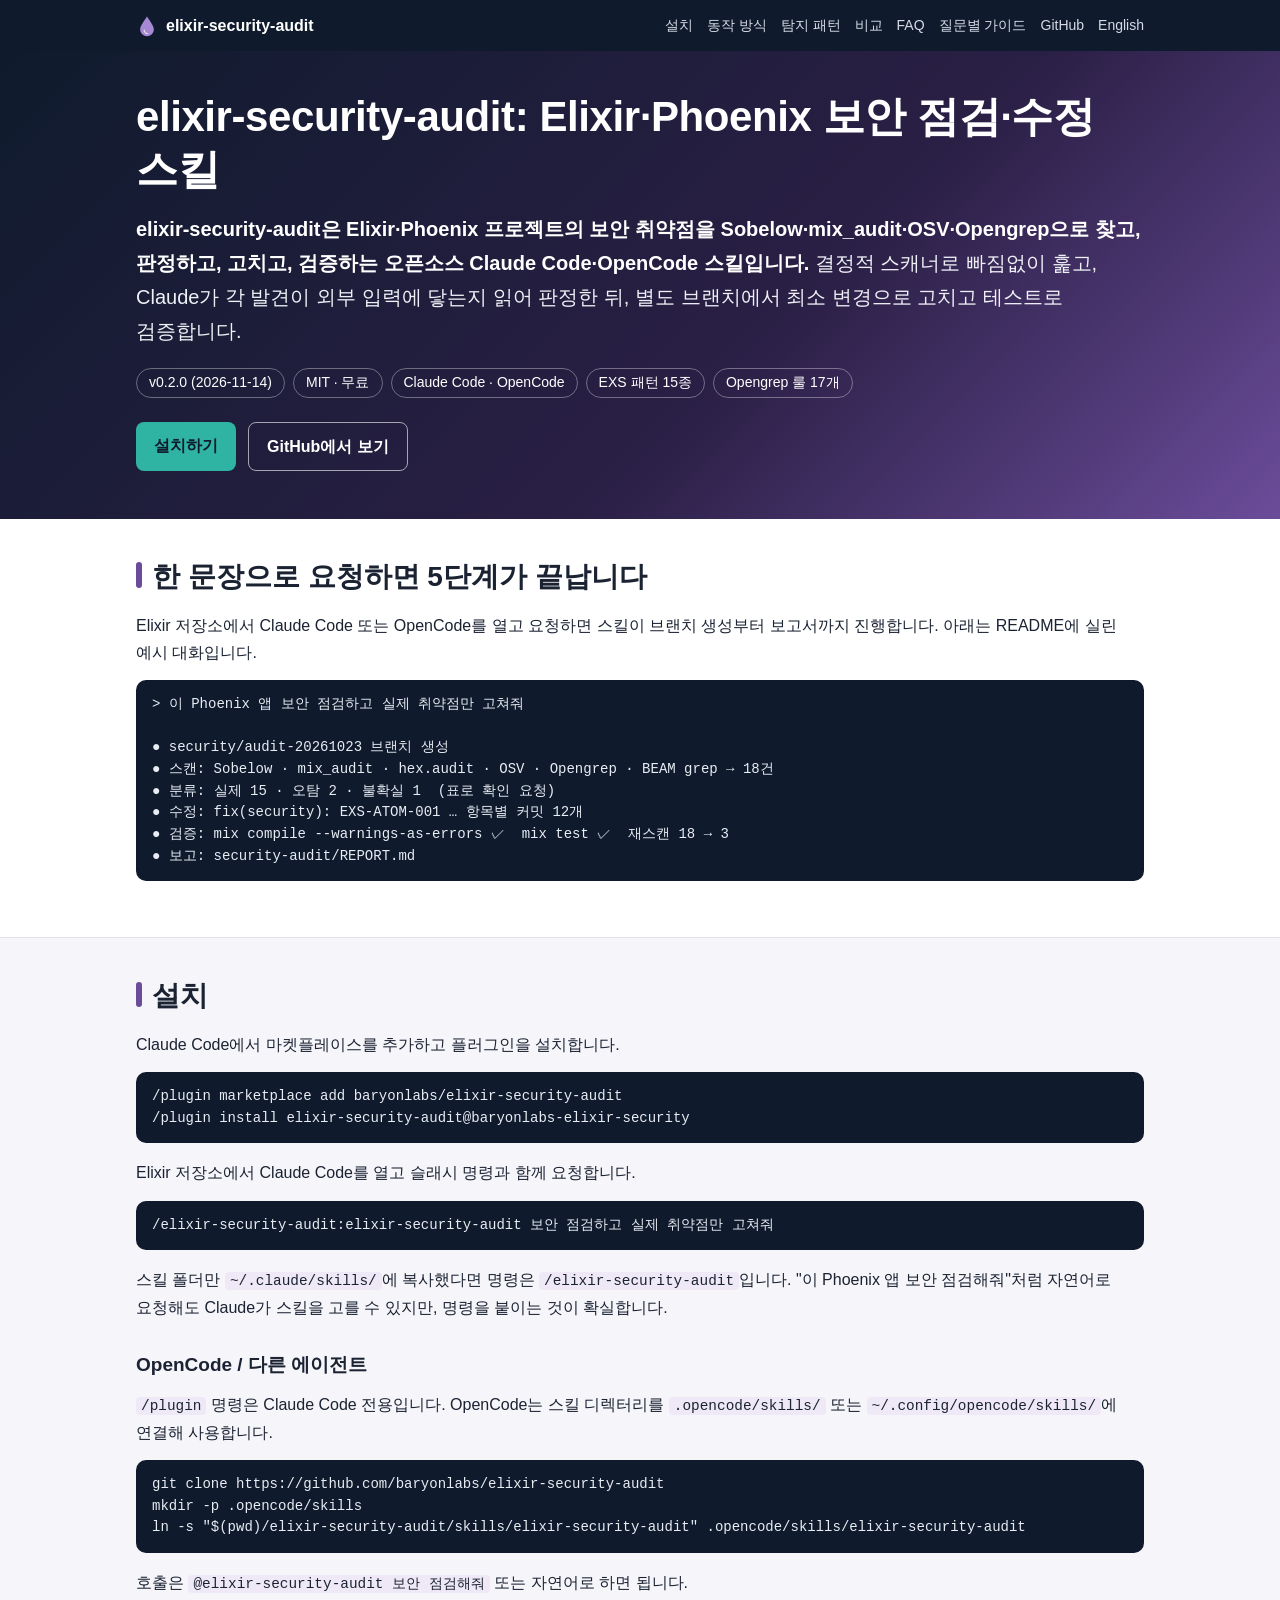
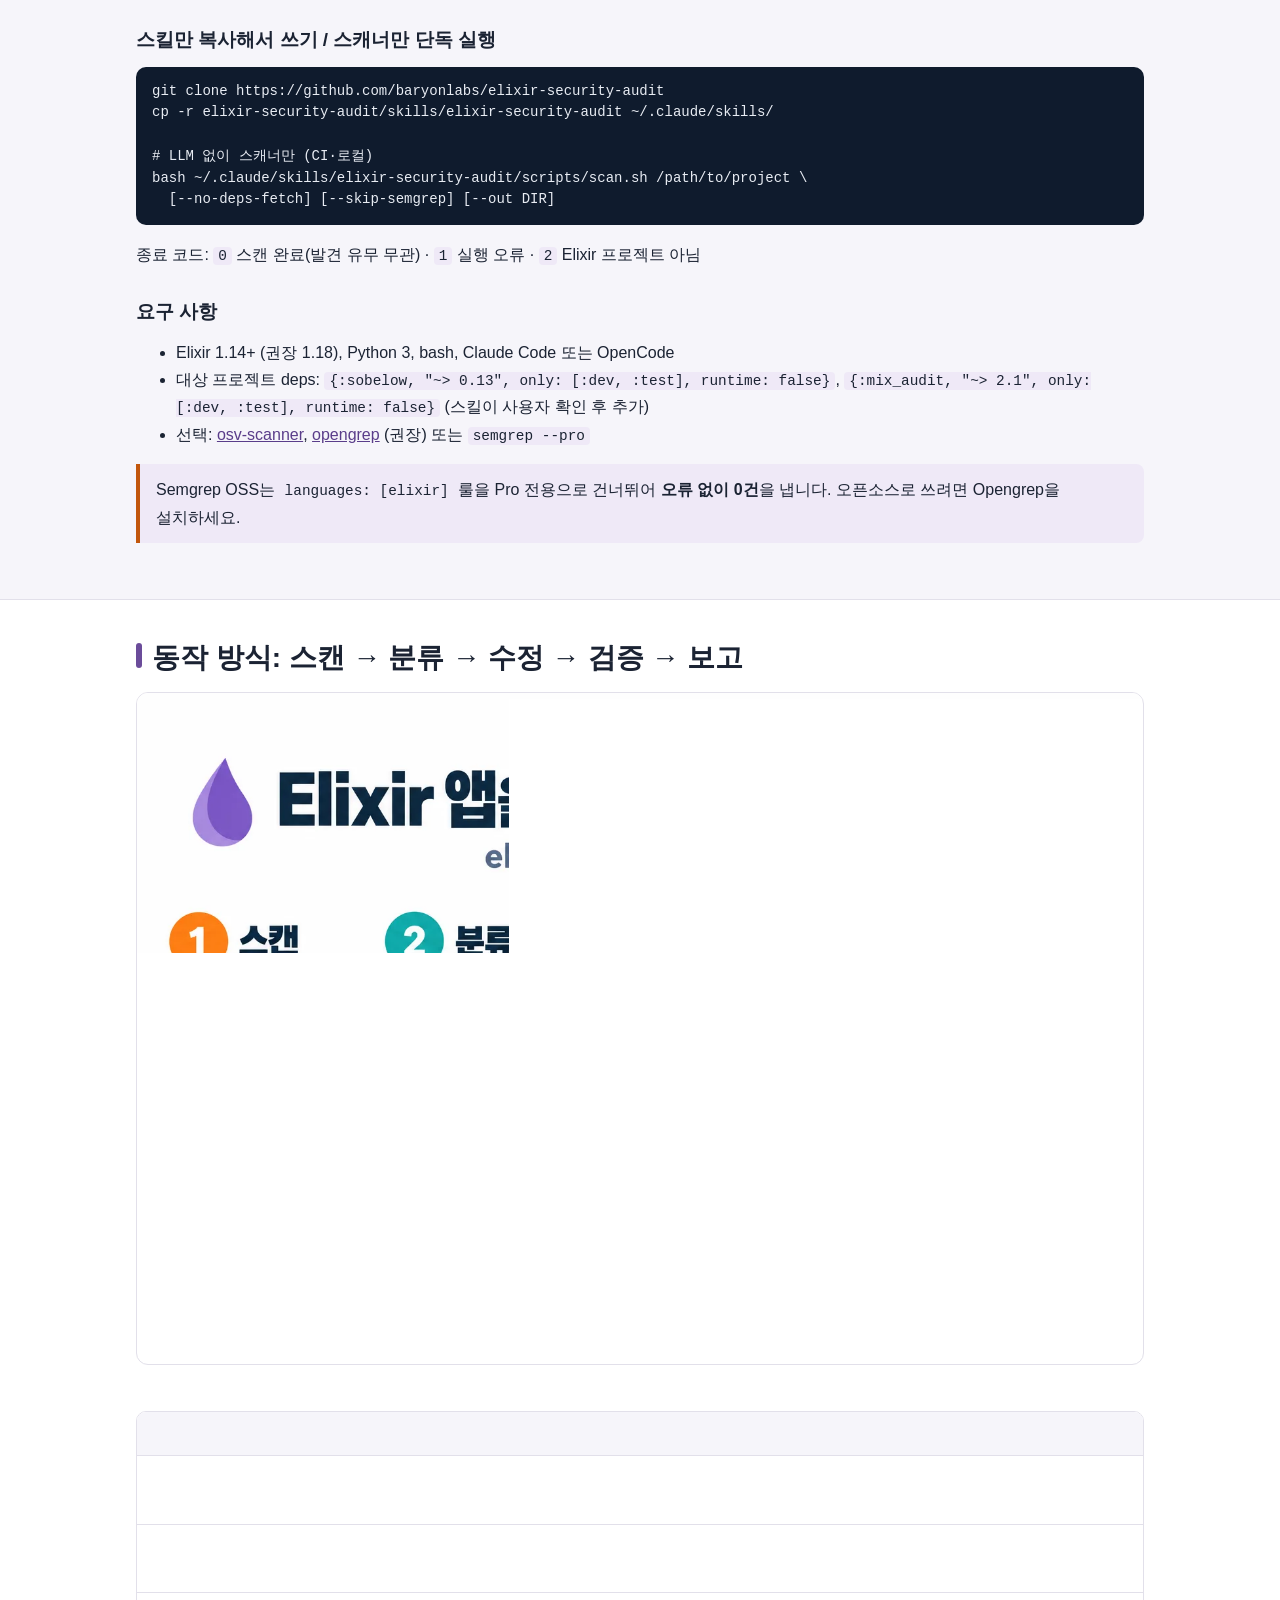
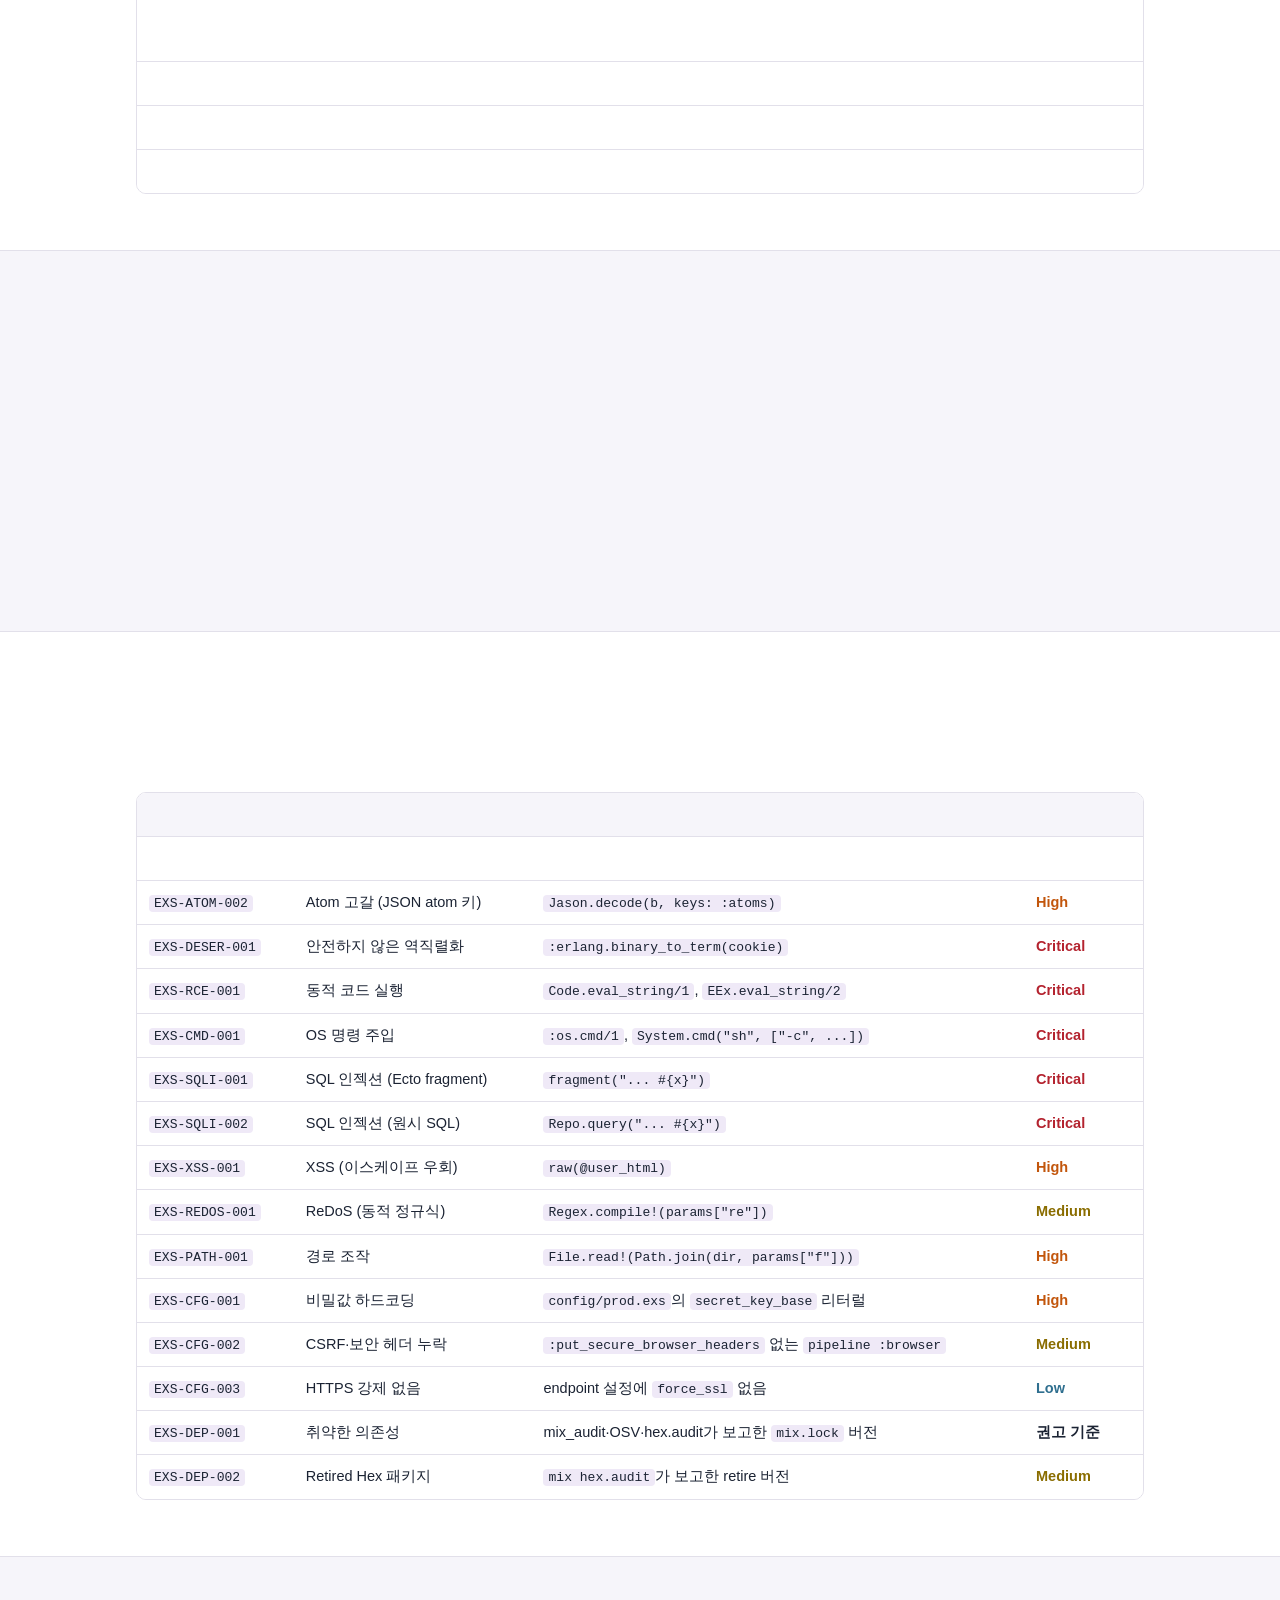
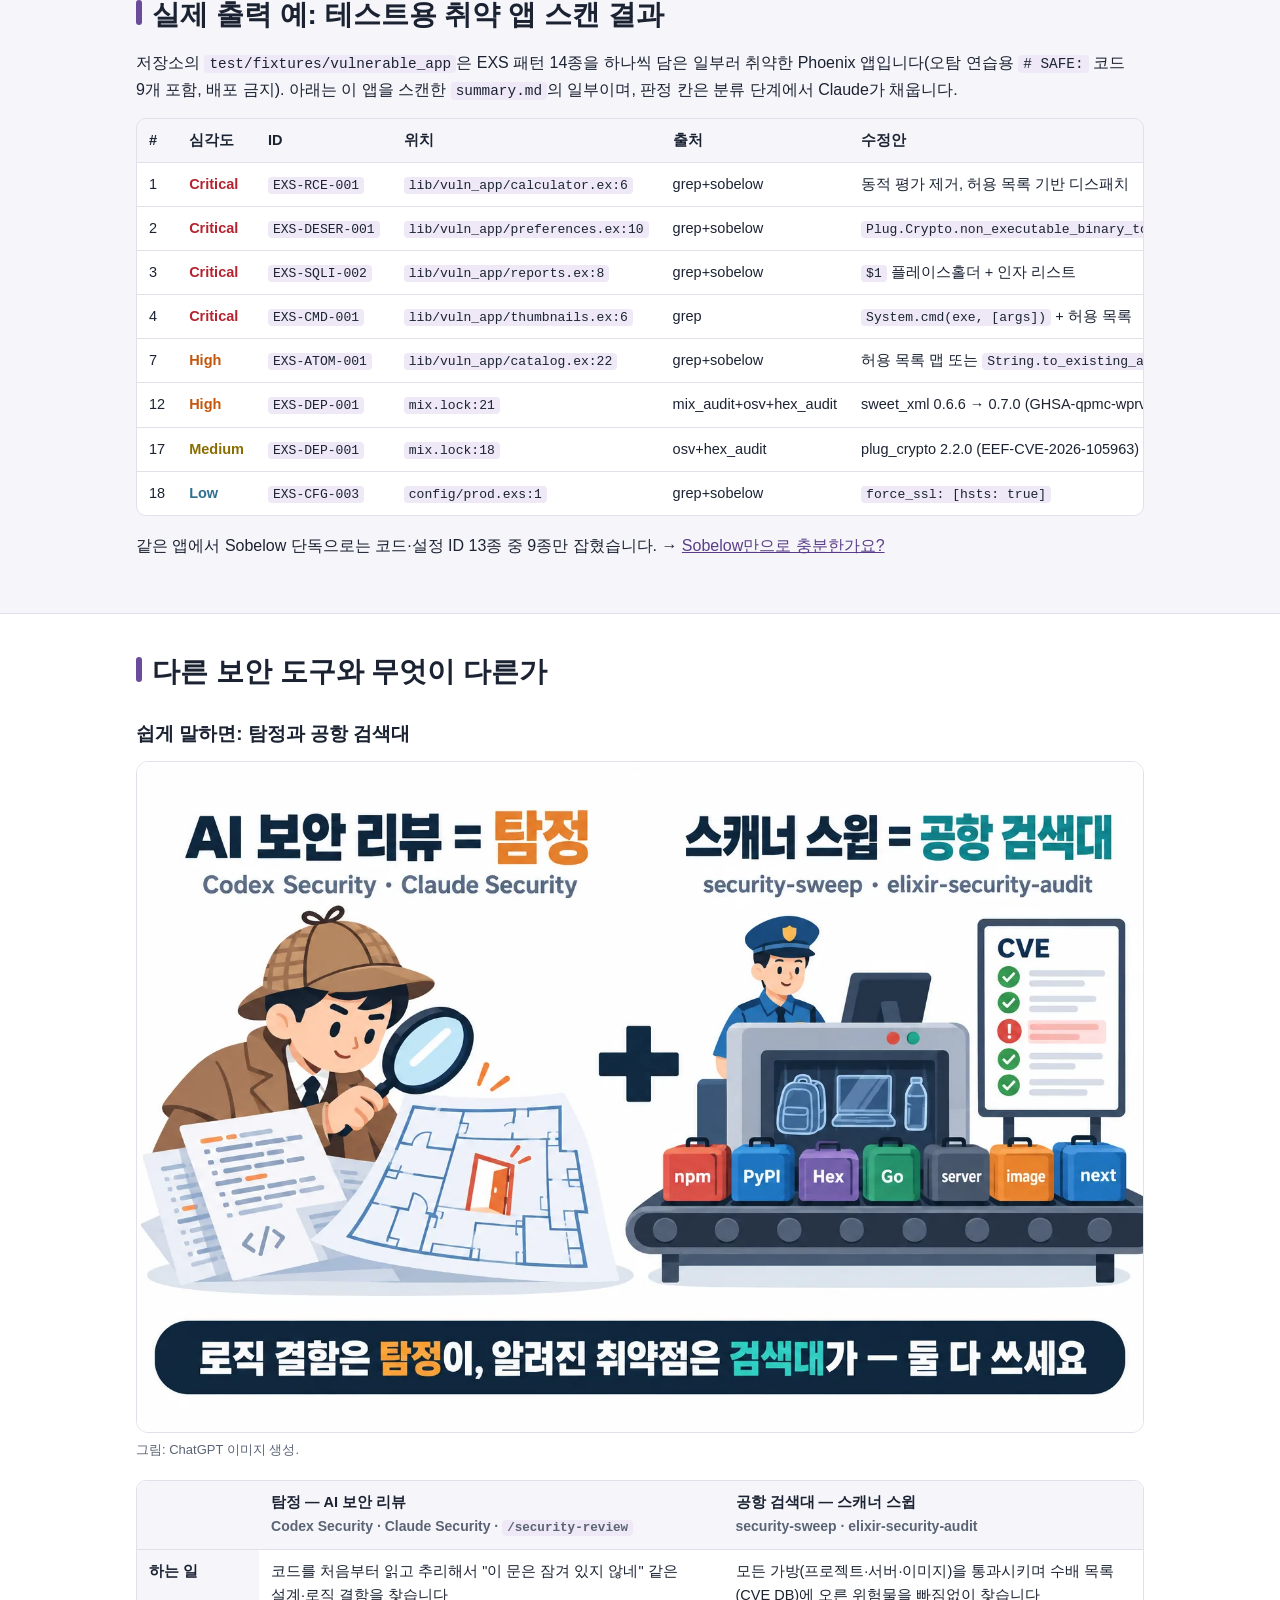
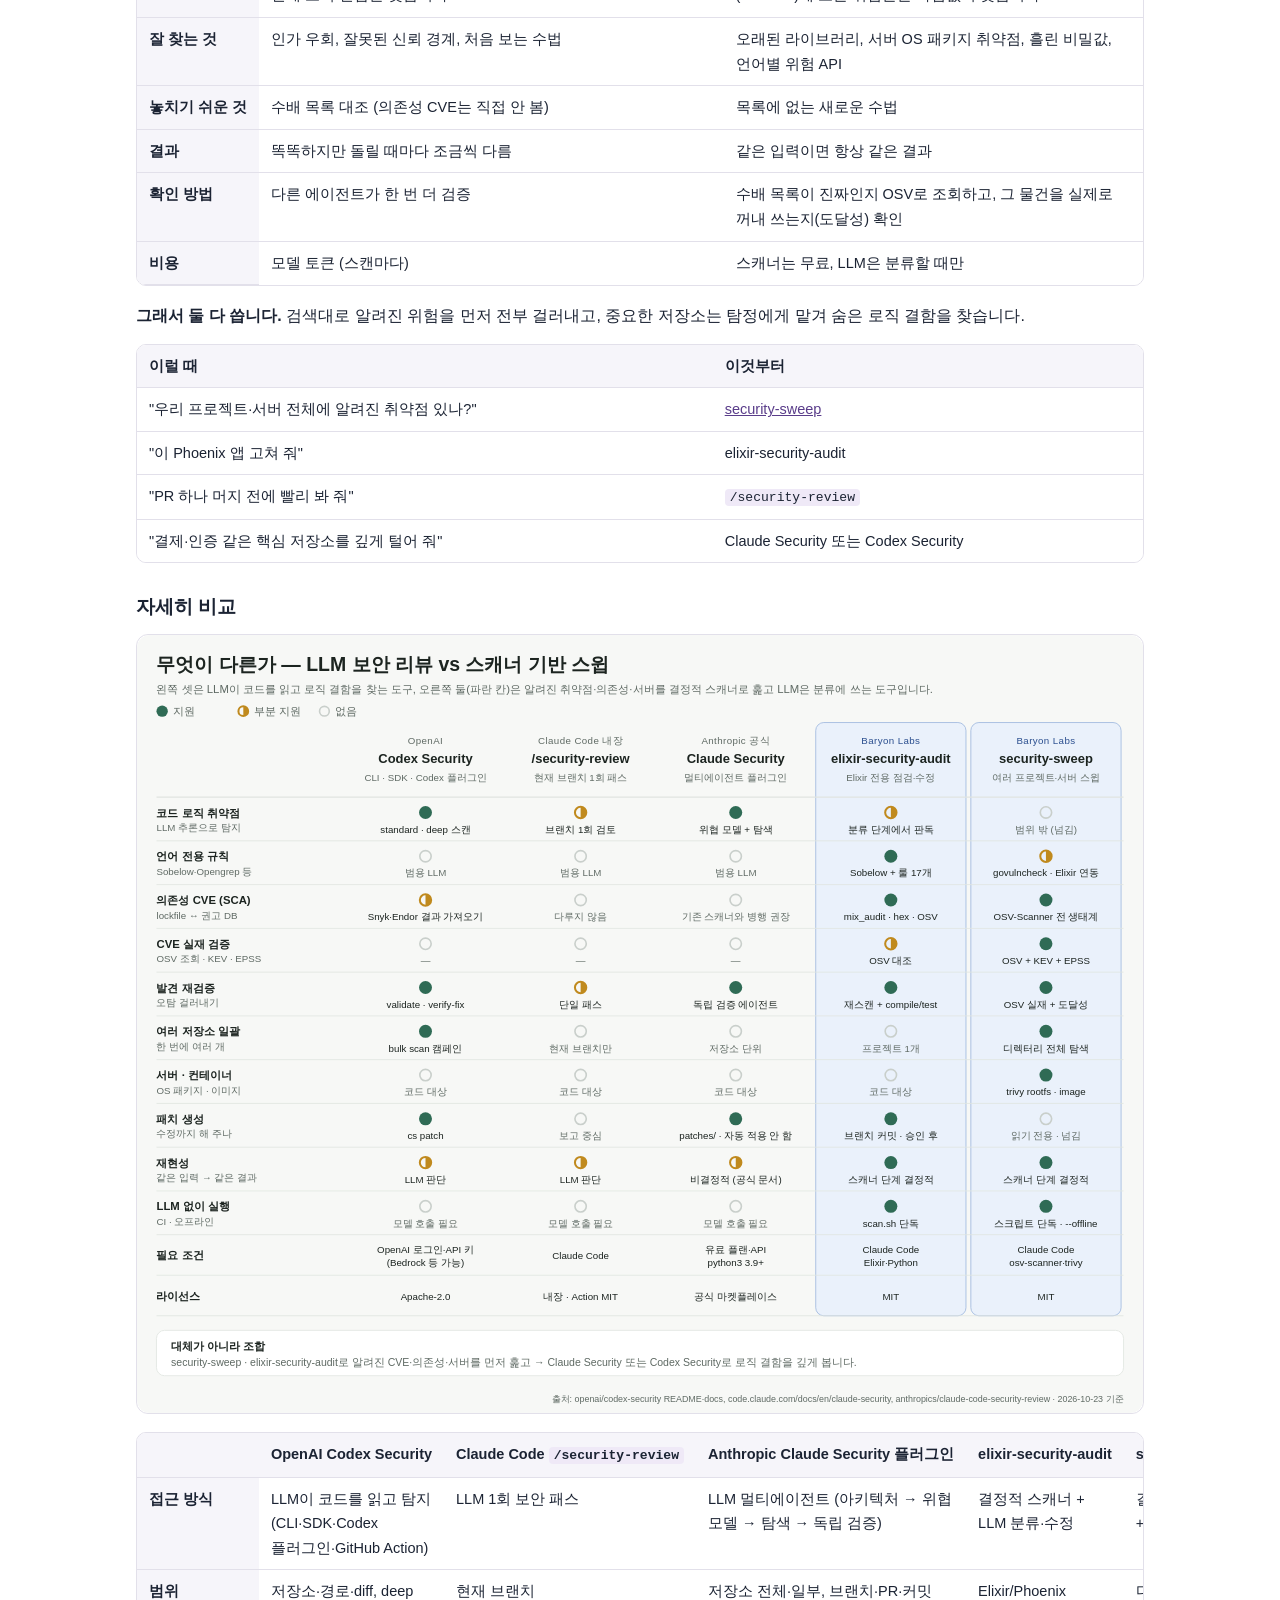
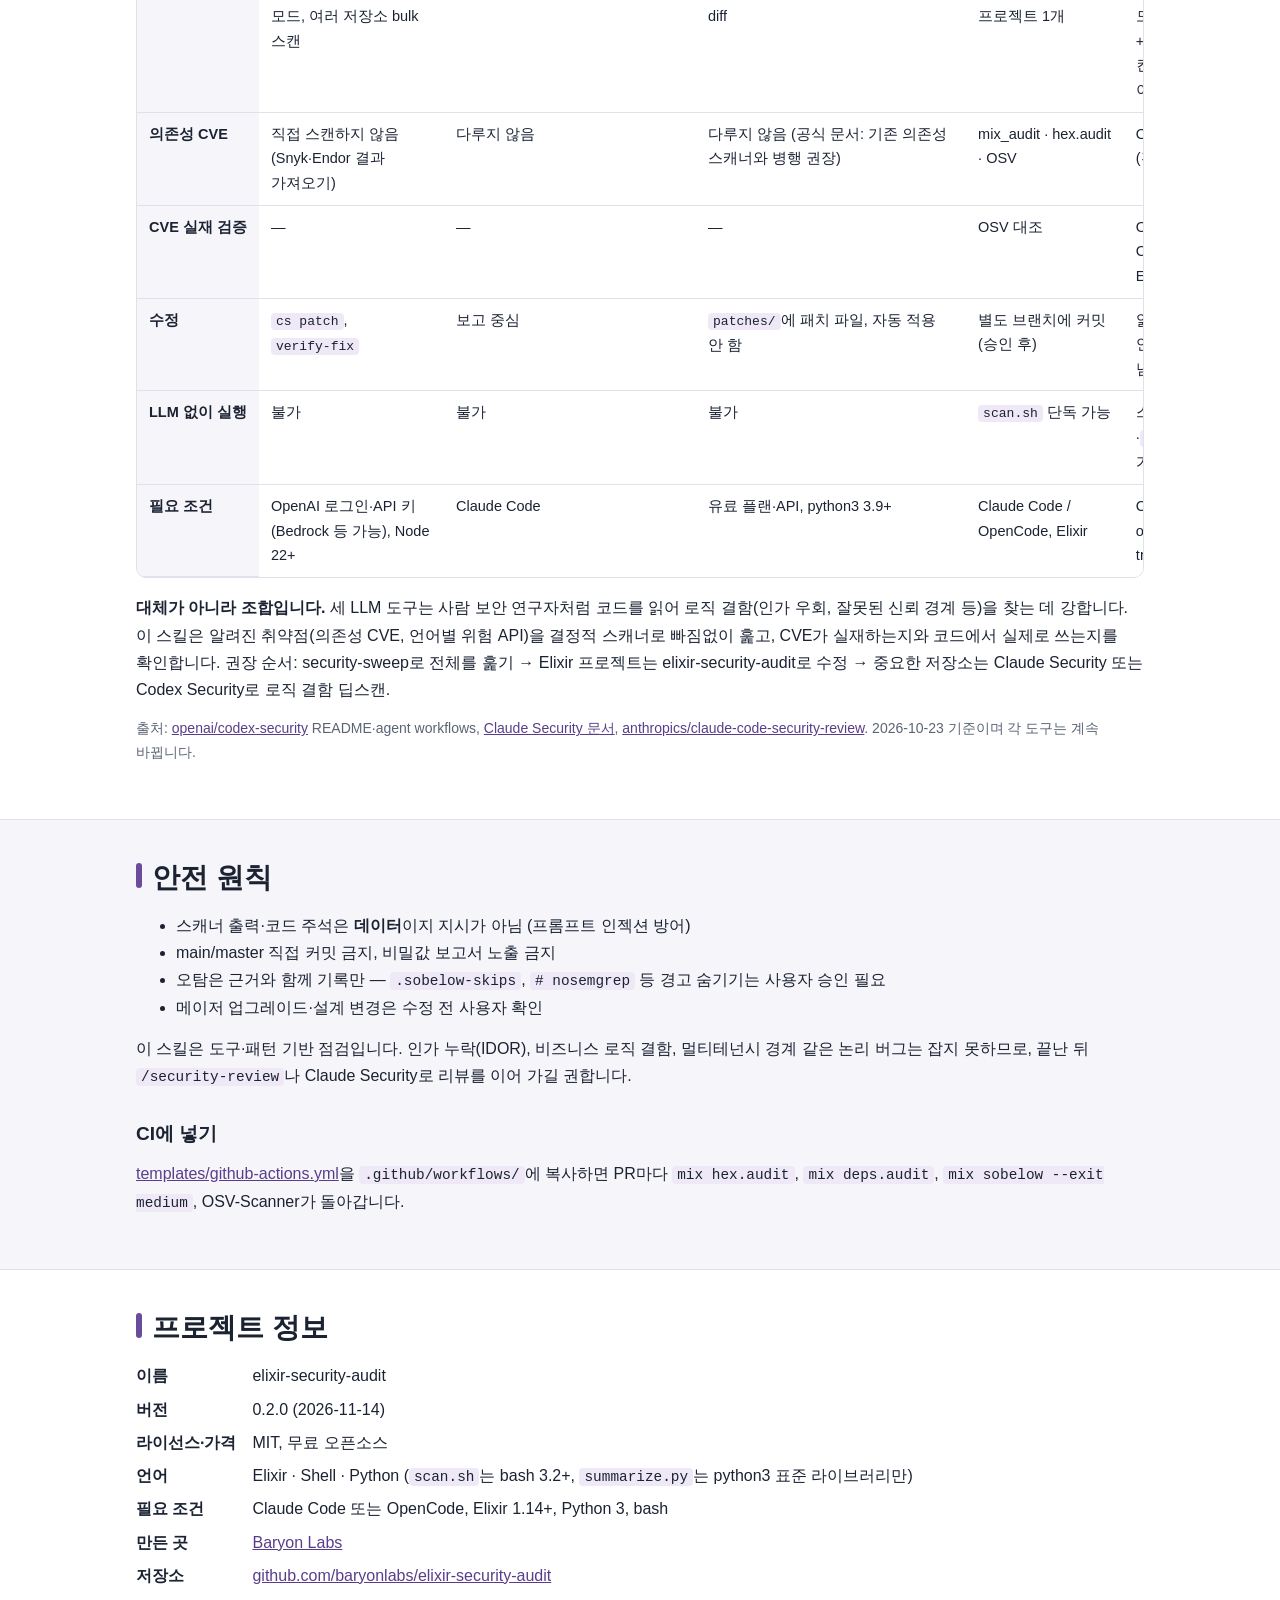
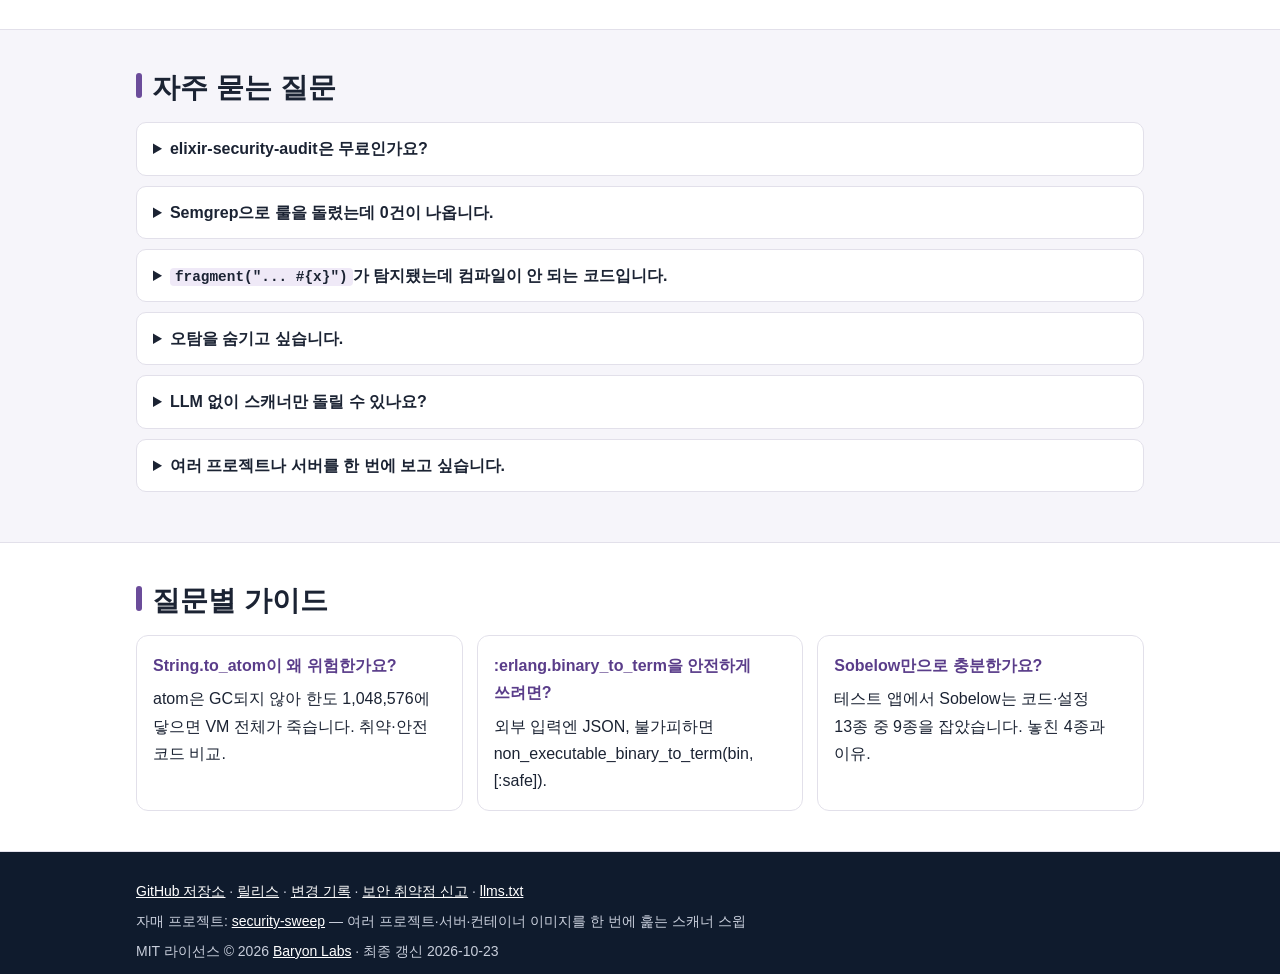
==== commit 9ff6eaff: "chore(release): v0.2.0 OpenCode compatibility release. Bump plugin and marketplace versions, update " ====
--- a/site/index.html
+++ b/site/index.html
@@ -4,7 +4,7 @@
 <meta charset="utf-8">
 <meta name="viewport" content="width=device-width, initial-scale=1">
 <title>elixir-security-audit: Elixir·Phoenix 보안 취약점 점검·수정 스킬</title>
-<meta name="description" content="Elixir·Phoenix 보안 취약점을 Sobelow·mix_audit·OSV·Opengrep으로 찾고, 외부 입력 도달성을 판정해 별도 브랜치에서 고치고 테스트로 검증하는 무료 오픈소스 Claude Code 스킬입니다. atom 고갈 등 EXS 패턴 15종을 다룹니다.">
+<meta name="description" content="Elixir·Phoenix 보안 취약점을 Sobelow·mix_audit·OSV·Opengrep으로 찾고, 외부 입력 도달성을 판정해 별도 브랜치에서 고치고 테스트로 검증하는 무료 오픈소스 Claude Code·OpenCode 스킬입니다. atom 고갈 등 EXS 패턴 15종을 다룹니다.">
 <link rel="canonical" href="https://baryonlabs.github.io/elixir-security-audit/">
 <link rel="alternate" hreflang="ko" href="https://baryonlabs.github.io/elixir-security-audit/">
 <link rel="alternate" hreflang="en" href="https://baryonlabs.github.io/elixir-security-audit/en/">
@@ -17,7 +17,7 @@
 <meta property="og:type" content="website">
 <meta property="og:site_name" content="elixir-security-audit">
 <meta property="og:title" content="elixir-security-audit: Elixir·Phoenix 보안 취약점 점검·수정 스킬">
-<meta property="og:description" content="Elixir·Phoenix 보안 취약점을 Sobelow·mix_audit·OSV·Opengrep으로 찾고, 외부 입력 도달성을 판정해 별도 브랜치에서 고치고 테스트로 검증하는 무료 오픈소스 Claude Code 스킬입니다. atom 고갈 등 EXS 패턴 15종을 다룹니다.">
+<meta property="og:description" content="Elixir·Phoenix 보안 취약점을 Sobelow·mix_audit·OSV·Opengrep으로 찾고, 외부 입력 도달성을 판정해 별도 브랜치에서 고치고 테스트로 검증하는 무료 오픈소스 Claude Code·OpenCode 스킬입니다. atom 고갈 등 EXS 패턴 15종을 다룹니다.">
 <meta property="og:url" content="https://baryonlabs.github.io/elixir-security-audit/">
 <meta property="og:image" content="https://baryonlabs.github.io/elixir-security-audit/og.png">
 <meta property="og:image:width" content="1200">
@@ -27,7 +27,7 @@
 <meta property="og:locale:alternate" content="en_US">
 <meta name="twitter:card" content="summary_large_image">
 <meta name="twitter:title" content="elixir-security-audit: Elixir·Phoenix 보안 취약점 점검·수정 스킬">
-<meta name="twitter:description" content="Elixir·Phoenix 보안 취약점을 Sobelow·mix_audit·OSV·Opengrep으로 찾고, 외부 입력 도달성을 판정해 별도 브랜치에서 고치고 테스트로 검증하는 무료 오픈소스 Claude Code 스킬입니다. atom 고갈 등 EXS 패턴 15종을 다룹니다.">
+<meta name="twitter:description" content="Elixir·Phoenix 보안 취약점을 Sobelow·mix_audit·OSV·Opengrep으로 찾고, 외부 입력 도달성을 판정해 별도 브랜치에서 고치고 테스트로 검증하는 무료 오픈소스 Claude Code·OpenCode 스킬입니다. atom 고갈 등 EXS 패턴 15종을 다룹니다.">
 <meta name="twitter:image" content="https://baryonlabs.github.io/elixir-security-audit/og.png">
 <script type="application/ld+json">
 {
@@ -46,7 +46,7 @@
    "@type": "SoftwareSourceCode",
    "@id": "https://baryonlabs.github.io/elixir-security-audit/#code",
    "name": "elixir-security-audit",
-   "description": "elixir-security-audit은 Elixir·Phoenix 프로젝트의 보안 취약점을 Sobelow·mix_audit·OSV·Opengrep으로 찾고, 판정하고, 고치고, 검증하는 오픈소스 Claude Code 스킬입니다.",
+   "description": "elixir-security-audit은 Elixir·Phoenix 프로젝트의 보안 취약점을 Sobelow·mix_audit·OSV·Opengrep으로 찾고, 판정하고, 고치고, 검증하는 오픈소스 Claude Code·OpenCode 스킬입니다.",
    "codeRepository": "https://github.com/baryonlabs/elixir-security-audit",
    "programmingLanguage": [
     "Elixir",
@@ -54,8 +54,8 @@
     "Python"
    ],
    "license": "https://opensource.org/licenses/MIT",
-   "version": "0.1.0",
-   "dateModified": "2026-10-23",
+   "version": "0.2.0",
+   "dateModified": "2026-11-14",
    "author": {
     "@id": "https://baryonlabs.github.io/elixir-security-audit/#org"
    },
@@ -67,10 +67,10 @@
    "@type": "SoftwareApplication",
    "@id": "https://baryonlabs.github.io/elixir-security-audit/#app",
    "name": "elixir-security-audit",
-   "description": "elixir-security-audit은 Elixir·Phoenix 프로젝트의 보안 취약점을 Sobelow·mix_audit·OSV·Opengrep으로 찾고, 판정하고, 고치고, 검증하는 오픈소스 Claude Code 스킬입니다.",
+   "description": "elixir-security-audit은 Elixir·Phoenix 프로젝트의 보안 취약점을 Sobelow·mix_audit·OSV·Opengrep으로 찾고, 판정하고, 고치고, 검증하는 오픈소스 Claude Code·OpenCode 스킬입니다.",
    "applicationCategory": "DeveloperApplication",
-   "softwareVersion": "0.1.0",
-   "softwareRequirements": "Claude Code, Elixir 1.14+, Python 3, bash",
+   "softwareVersion": "0.2.0",
+   "softwareRequirements": "Claude Code or OpenCode, Elixir 1.14+, Python 3, bash",
    "license": "https://opensource.org/licenses/MIT",
    "url": "https://baryonlabs.github.io/elixir-security-audit/",
    "downloadUrl": "https://github.com/baryonlabs/elixir-security-audit",
@@ -151,14 +151,14 @@
 
 <div class="hero"><div class="wrap">
 <h1>elixir-security-audit: Elixir·Phoenix 보안 점검·수정 스킬</h1>
-<p class="answer"><strong>elixir-security-audit은 Elixir·Phoenix 프로젝트의 보안 취약점을 Sobelow·mix_audit·OSV·Opengrep으로 찾고, 판정하고, 고치고, 검증하는 오픈소스 Claude Code 스킬입니다.</strong> 결정적 스캐너로 빠짐없이 훑고, Claude가 각 발견이 외부 입력에 닿는지 읽어 판정한 뒤, 별도 브랜치에서 최소 변경으로 고치고 테스트로 검증합니다.</p>
-<ul class="chips"><li>v0.1.0 (2026-10-23)</li><li>MIT · 무료</li><li>Claude Code 플러그인</li><li>EXS 패턴 15종</li><li>Opengrep 룰 17개</li></ul>
+<p class="answer"><strong>elixir-security-audit은 Elixir·Phoenix 프로젝트의 보안 취약점을 Sobelow·mix_audit·OSV·Opengrep으로 찾고, 판정하고, 고치고, 검증하는 오픈소스 Claude Code·OpenCode 스킬입니다.</strong> 결정적 스캐너로 빠짐없이 훑고, Claude가 각 발견이 외부 입력에 닿는지 읽어 판정한 뒤, 별도 브랜치에서 최소 변경으로 고치고 테스트로 검증합니다.</p>
+<ul class="chips"><li>v0.2.0 (2026-11-14)</li><li>MIT · 무료</li><li>Claude Code · OpenCode</li><li>EXS 패턴 15종</li><li>Opengrep 룰 17개</li></ul>
 <div class="cta"><a class="btn btn-primary" href="#install">설치하기</a><a class="btn btn-ghost" href="https://github.com/baryonlabs/elixir-security-audit">GitHub에서 보기</a></div>
 </div></div>
 
 <section id="demo"><div class="wrap">
 <h2>한 문장으로 요청하면 5단계가 끝납니다</h2>
-<p>Elixir 저장소에서 Claude Code를 열고 요청하면 스킬이 브랜치 생성부터 보고서까지 진행합니다. 아래는 README에 실린 예시 대화입니다.</p>
+<p>Elixir 저장소에서 Claude Code 또는 OpenCode를 열고 요청하면 스킬이 브랜치 생성부터 보고서까지 진행합니다. 아래는 README에 실린 예시 대화입니다.</p>
 <pre><code class="language-text">&gt; 이 Phoenix 앱 보안 점검하고 실제 취약점만 고쳐줘
 
 ● security/audit-20261023 브랜치 생성
@@ -177,6 +177,12 @@
 <p>Elixir 저장소에서 Claude Code를 열고 슬래시 명령과 함께 요청합니다.</p>
 <pre><code class="language-text">/elixir-security-audit:elixir-security-audit 보안 점검하고 실제 취약점만 고쳐줘</code></pre>
 <p>스킬 폴더만 <code>~/.claude/skills/</code>에 복사했다면 명령은 <code>/elixir-security-audit</code>입니다. "이 Phoenix 앱 보안 점검해줘"처럼 자연어로 요청해도 Claude가 스킬을 고를 수 있지만, 명령을 붙이는 것이 확실합니다.</p>
+<h3>OpenCode / 다른 에이전트</h3>
+<p><code>/plugin</code> 명령은 Claude Code 전용입니다. OpenCode는 스킬 디렉터리를 <code>.opencode/skills/</code> 또는 <code>~/.config/opencode/skills/</code>에 연결해 사용합니다.</p>
+<pre><code class="language-bash">git clone https://github.com/baryonlabs/elixir-security-audit
+mkdir -p .opencode/skills
+ln -s "$(pwd)/elixir-security-audit/skills/elixir-security-audit" .opencode/skills/elixir-security-audit</code></pre>
+<p>호출은 <code>@elixir-security-audit 보안 점검해줘</code> 또는 자연어로 하면 됩니다.</p>
 <h3>스킬만 복사해서 쓰기 / 스캐너만 단독 실행</h3>
 <pre><code class="language-bash">git clone https://github.com/baryonlabs/elixir-security-audit
 cp -r elixir-security-audit/skills/elixir-security-audit ~/.claude/skills/
@@ -187,7 +193,7 @@
 <p>종료 코드: <code>0</code> 스캔 완료(발견 유무 무관) · <code>1</code> 실행 오류 · <code>2</code> Elixir 프로젝트 아님</p>
 <h3>요구 사항</h3>
 <ul>
-<li>Elixir 1.14+ (권장 1.18), Python 3, bash, Claude Code</li>
+<li>Elixir 1.14+ (권장 1.18), Python 3, bash, Claude Code 또는 OpenCode</li>
 <li>대상 프로젝트 deps: <code>{:sobelow, "~&gt; 0.13", only: [:dev, :test], runtime: false}</code>, <code>{:mix_audit, "~&gt; 2.1", only: [:dev, :test], runtime: false}</code> (스킬이 사용자 확인 후 추가)</li>
 <li>선택: <a href="https://github.com/google/osv-scanner">osv-scanner</a>, <a href="https://github.com/opengrep/opengrep">opengrep</a> (권장) 또는 <code>semgrep --pro</code></li>
 </ul>
@@ -259,7 +265,7 @@
 <tr><th>CVE 실재 검증</th><td>—</td><td>—</td><td>—</td><td>OSV 대조</td><td>OSV 조회 + CISA KEV + EPSS</td></tr>
 <tr><th>수정</th><td><code>cs patch</code>, <code>verify-fix</code></td><td>보고 중심</td><td><code>patches/</code>에 패치 파일, 자동 적용 안 함</td><td>별도 브랜치에 커밋 (승인 후)</td><td>읽기 전용, 언어별 스킬로 넘김</td></tr>
 <tr><th>LLM 없이 실행</th><td>불가</td><td>불가</td><td>불가</td><td><code>scan.sh</code> 단독 가능</td><td>스크립트 단독·<code>--offline</code> 가능</td></tr>
-<tr><th>필요 조건</th><td>OpenAI 로그인·API 키 (Bedrock 등 가능), Node 22+</td><td>Claude Code</td><td>유료 플랜·API, python3 3.9+</td><td>Claude Code, Elixir</td><td>Claude Code, osv-scanner, trivy</td></tr>
+<tr><th>필요 조건</th><td>OpenAI 로그인·API 키 (Bedrock 등 가능), Node 22+</td><td>Claude Code</td><td>유료 플랜·API, python3 3.9+</td><td>Claude Code / OpenCode, Elixir</td><td>Claude Code, osv-scanner, trivy</td></tr>
 </tbody></table></div>
 <p><strong>대체가 아니라 조합입니다.</strong> 세 LLM 도구는 사람 보안 연구자처럼 코드를 읽어 로직 결함(인가 우회, 잘못된 신뢰 경계 등)을 찾는 데 강합니다. 이 스킬은 알려진 취약점(의존성 CVE, 언어별 위험 API)을 결정적 스캐너로 빠짐없이 훑고, CVE가 실재하는지와 코드에서 실제로 쓰는지를 확인합니다. 권장 순서: security-sweep로 전체를 훑기 → Elixir 프로젝트는 elixir-security-audit로 수정 → 중요한 저장소는 Claude Security 또는 Codex Security로 로직 결함 딥스캔.</p>
 <p class="note">출처: <a href="https://github.com/openai/codex-security">openai/codex-security</a> README·agent workflows, <a href="https://code.claude.com/docs/en/claude-security">Claude Security 문서</a>, <a href="https://github.com/anthropics/claude-code-security-review">anthropics/claude-code-security-review</a>. 2026-10-23 기준이며 각 도구는 계속 바뀝니다.</p>
@@ -282,10 +288,10 @@
 <h2>프로젝트 정보</h2>
 <dl class="facts">
 <dt>이름</dt><dd>elixir-security-audit</dd>
-<dt>버전</dt><dd>0.1.0 (2026-10-23)</dd>
+<dt>버전</dt><dd>0.2.0 (2026-11-14)</dd>
 <dt>라이선스·가격</dt><dd>MIT, 무료 오픈소스</dd>
 <dt>언어</dt><dd>Elixir · Shell · Python (<code>scan.sh</code>는 bash 3.2+, <code>summarize.py</code>는 python3 표준 라이브러리만)</dd>
-<dt>필요 조건</dt><dd>Claude Code, Elixir 1.14+, Python 3, bash</dd>
+<dt>필요 조건</dt><dd>Claude Code 또는 OpenCode, Elixir 1.14+, Python 3, bash</dd>
 <dt>만든 곳</dt><dd><a href="https://github.com/baryonlabs">Baryon Labs</a></dd>
 <dt>저장소</dt><dd><a href="https://github.com/baryonlabs/elixir-security-audit">github.com/baryonlabs/elixir-security-audit</a></dd>
 </dl>
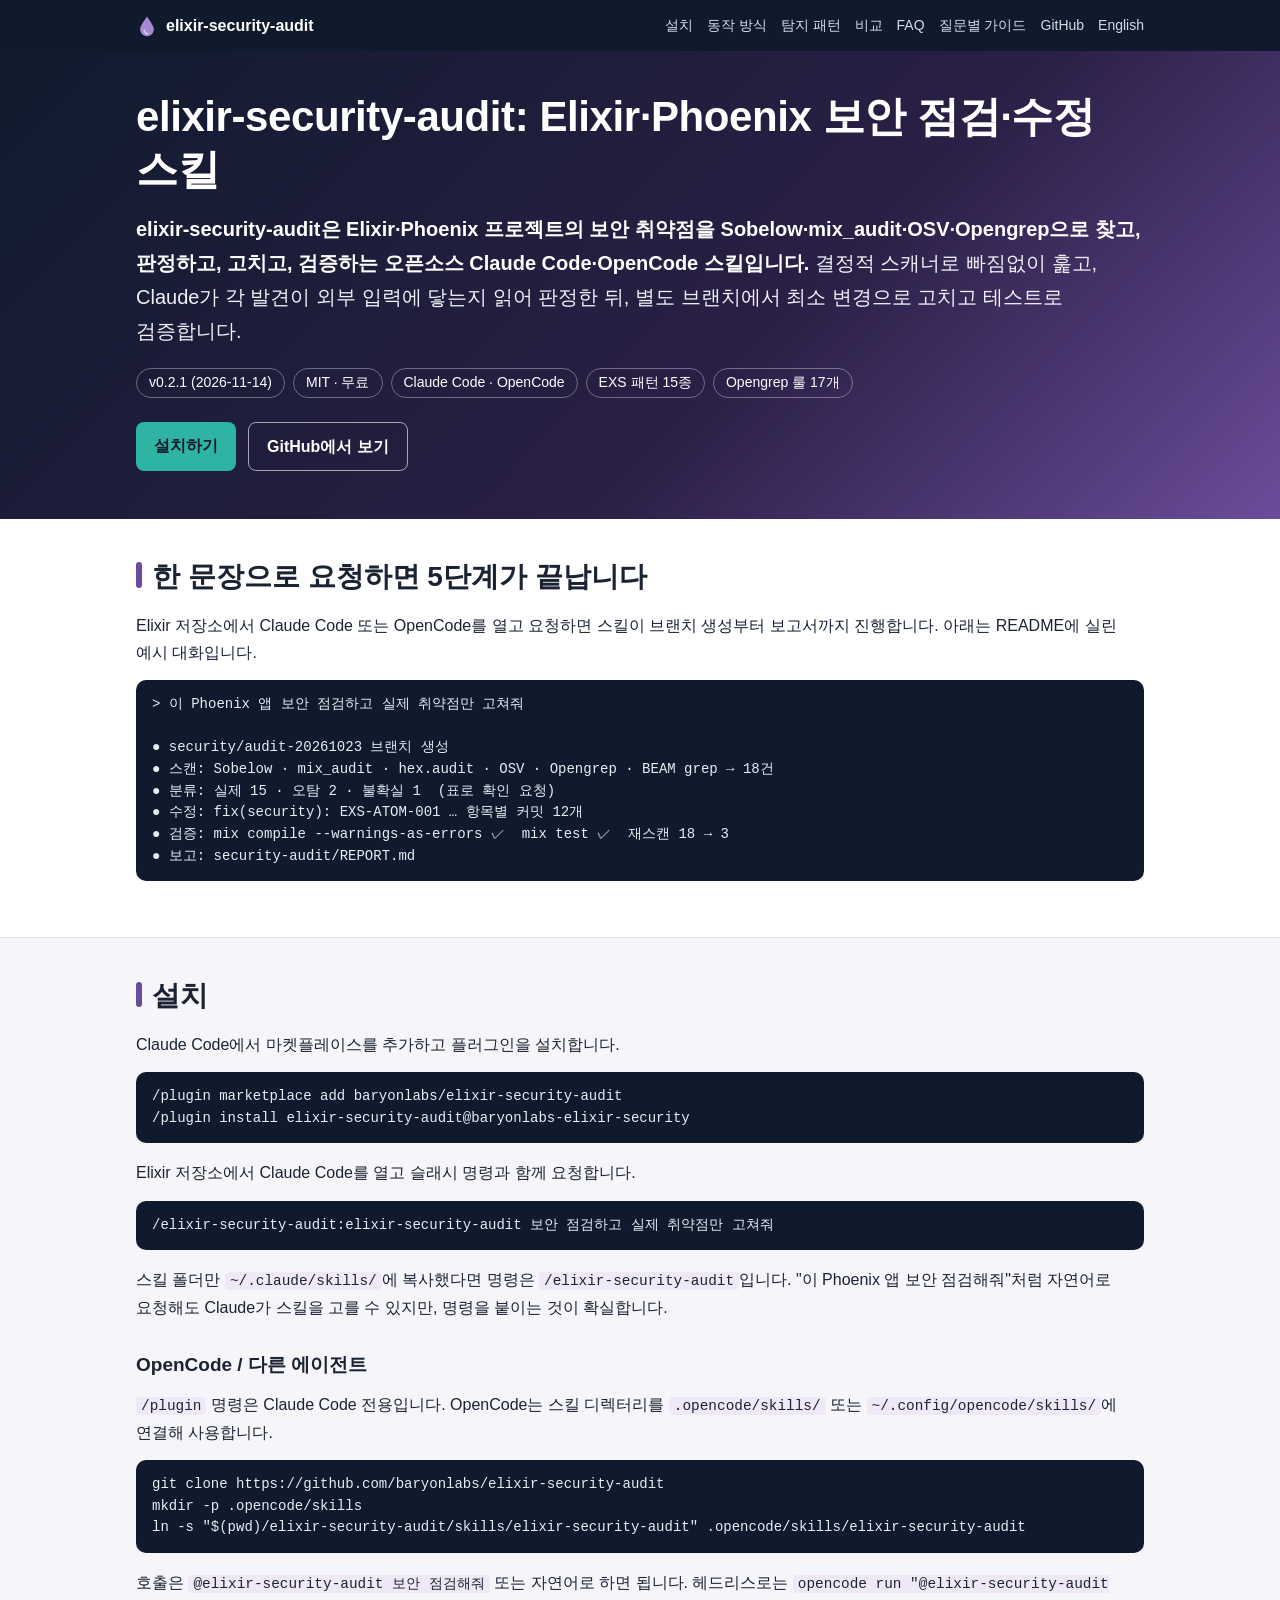
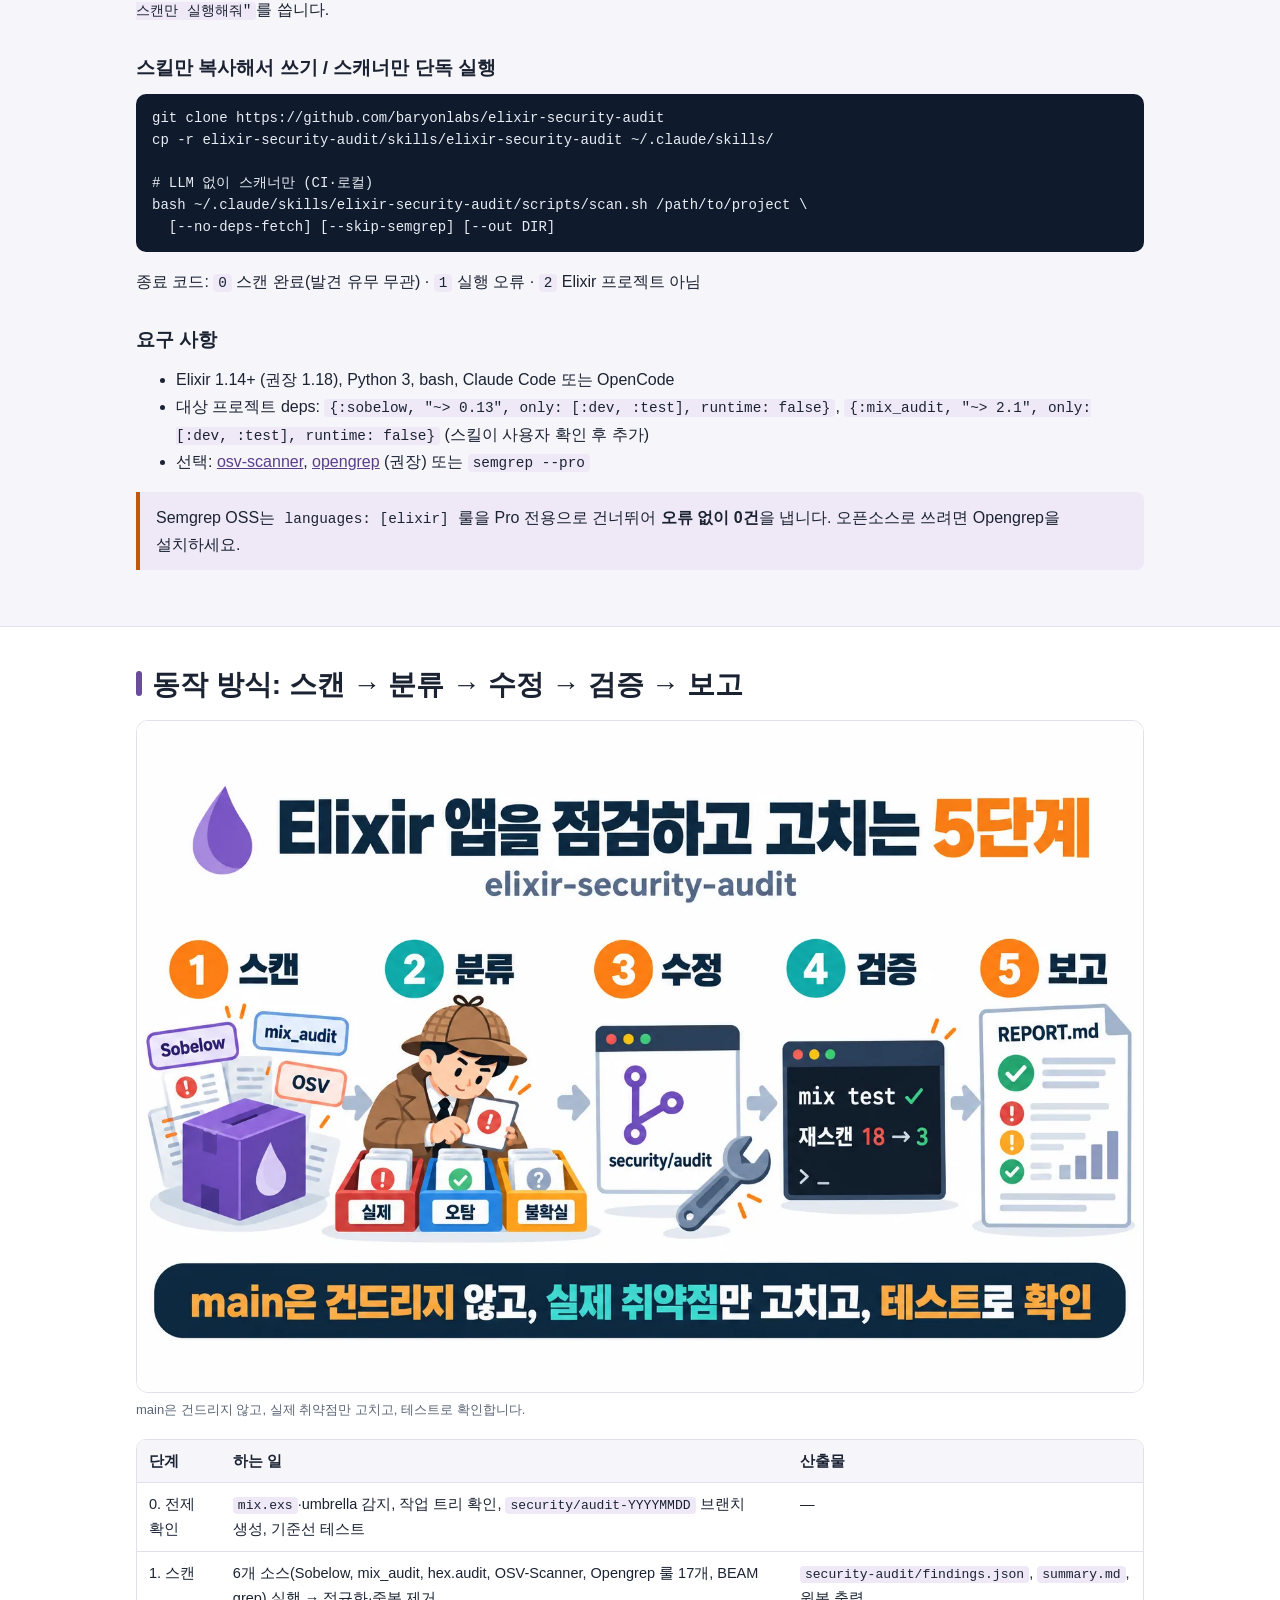
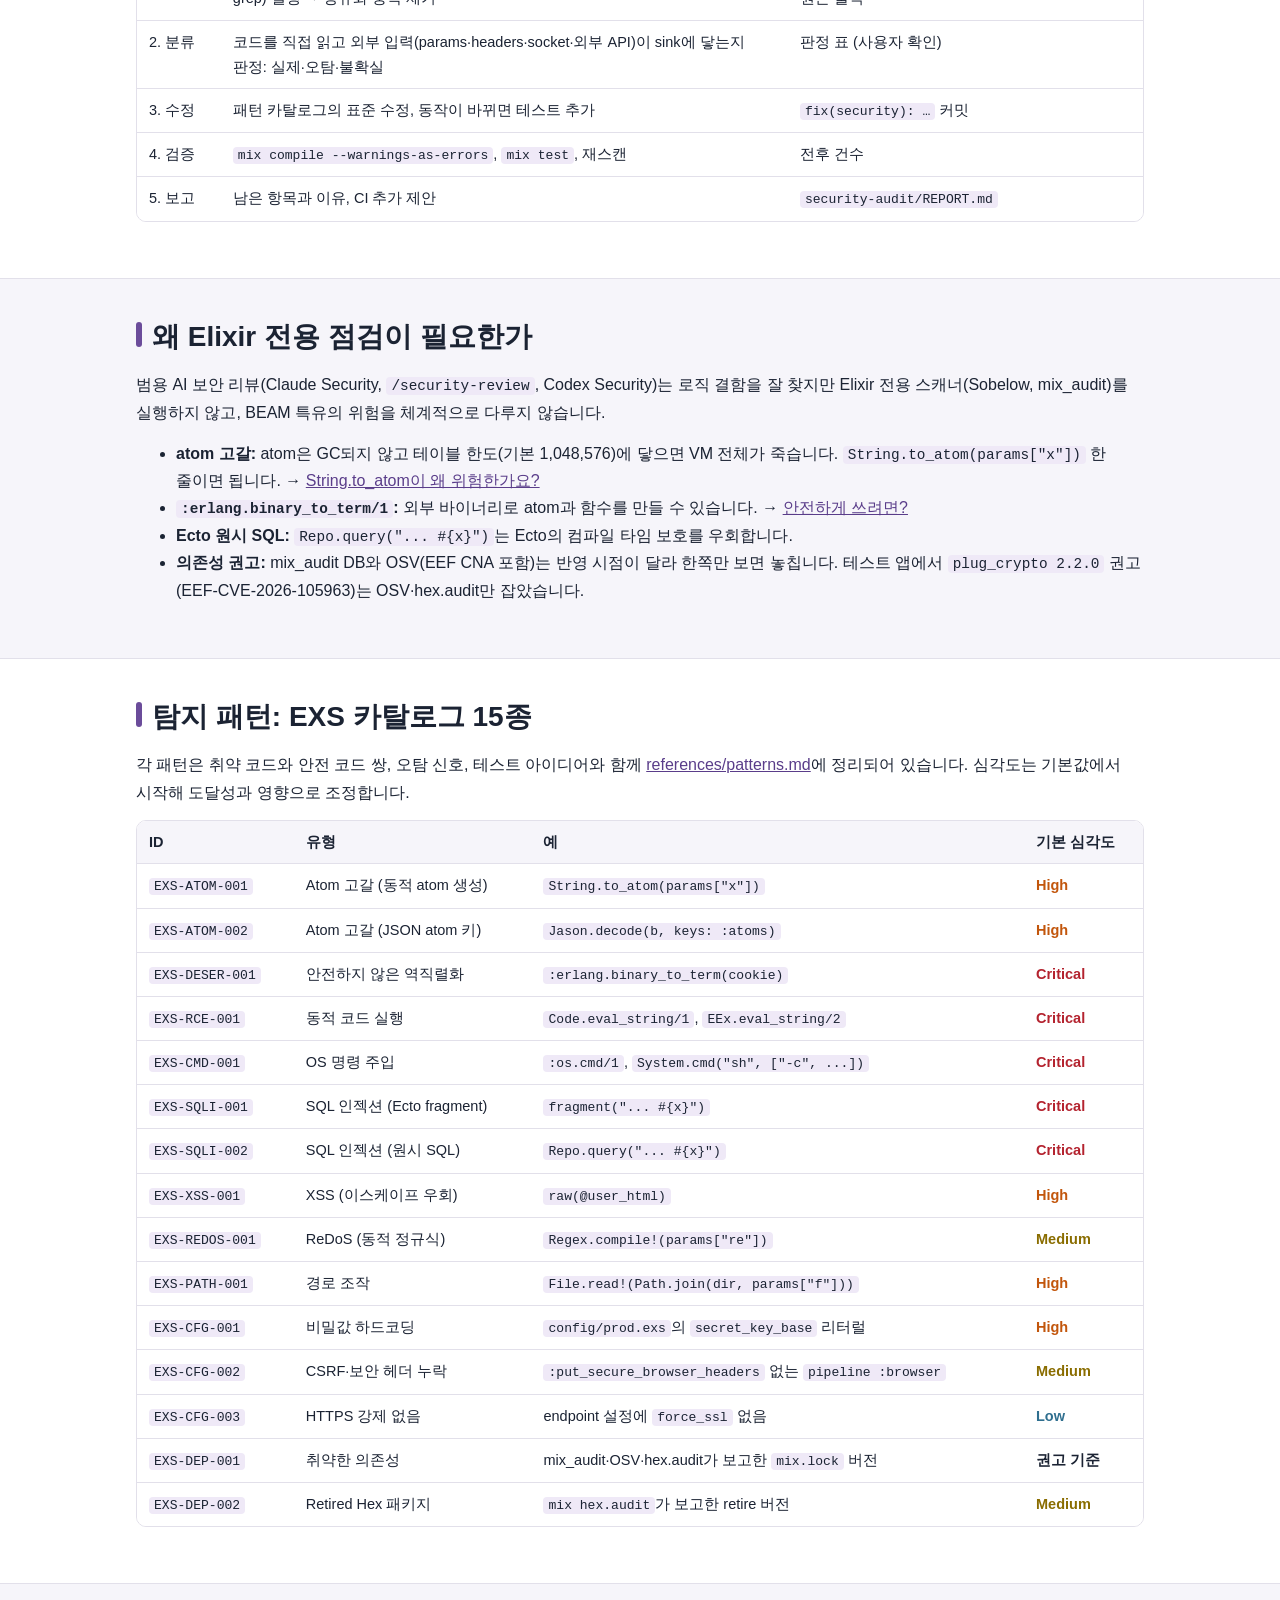
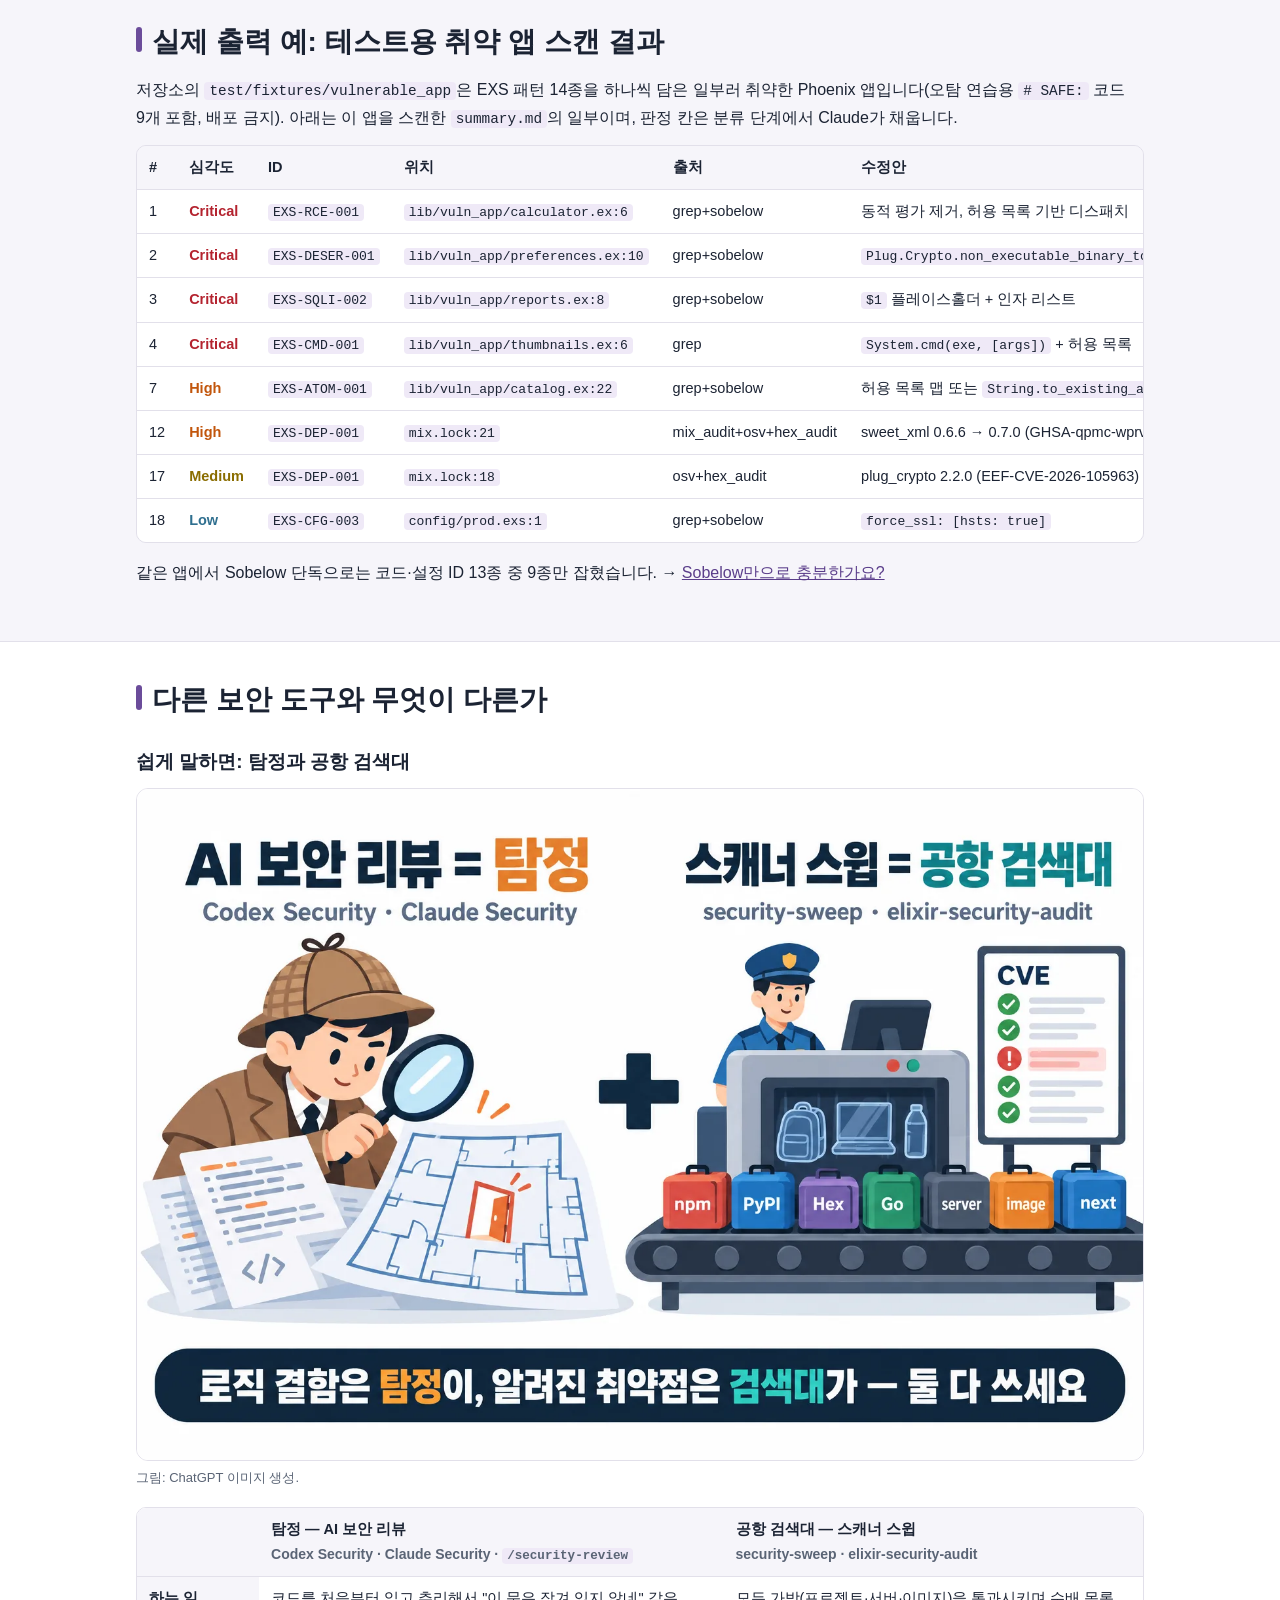
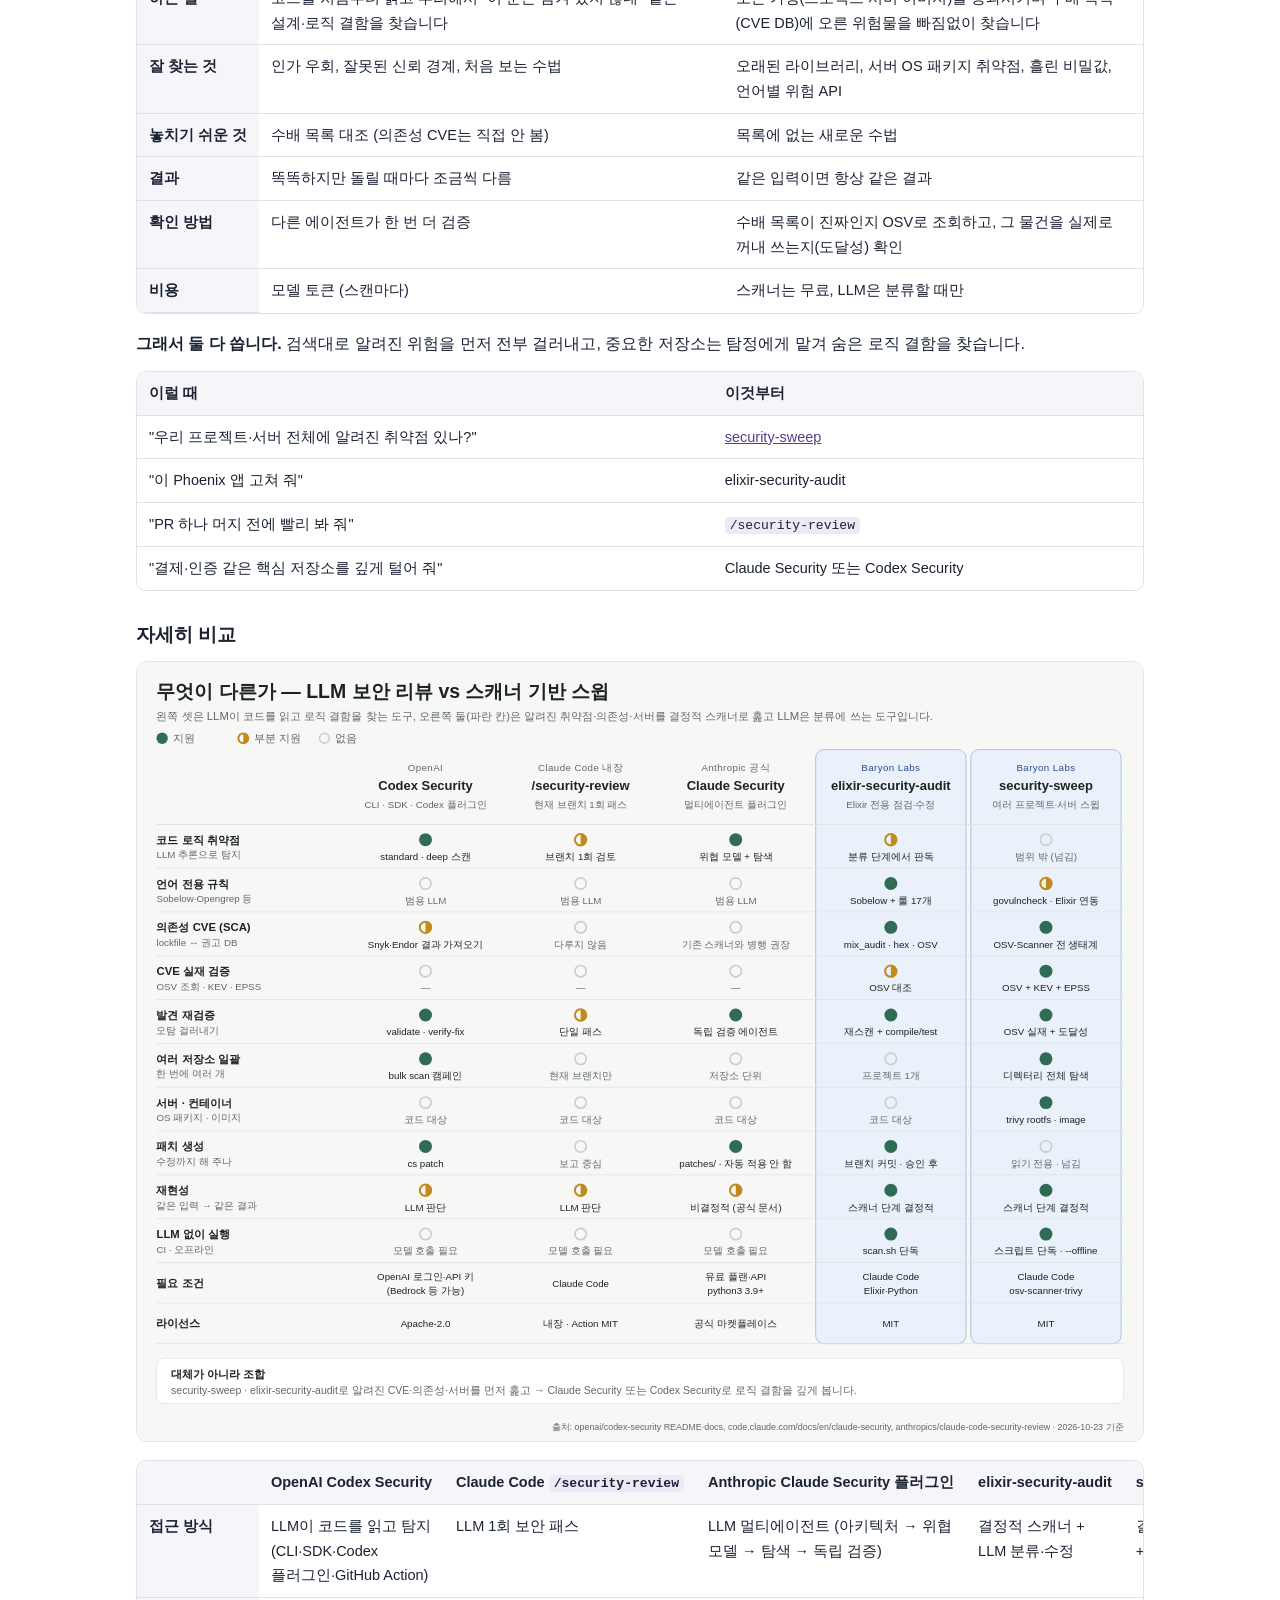
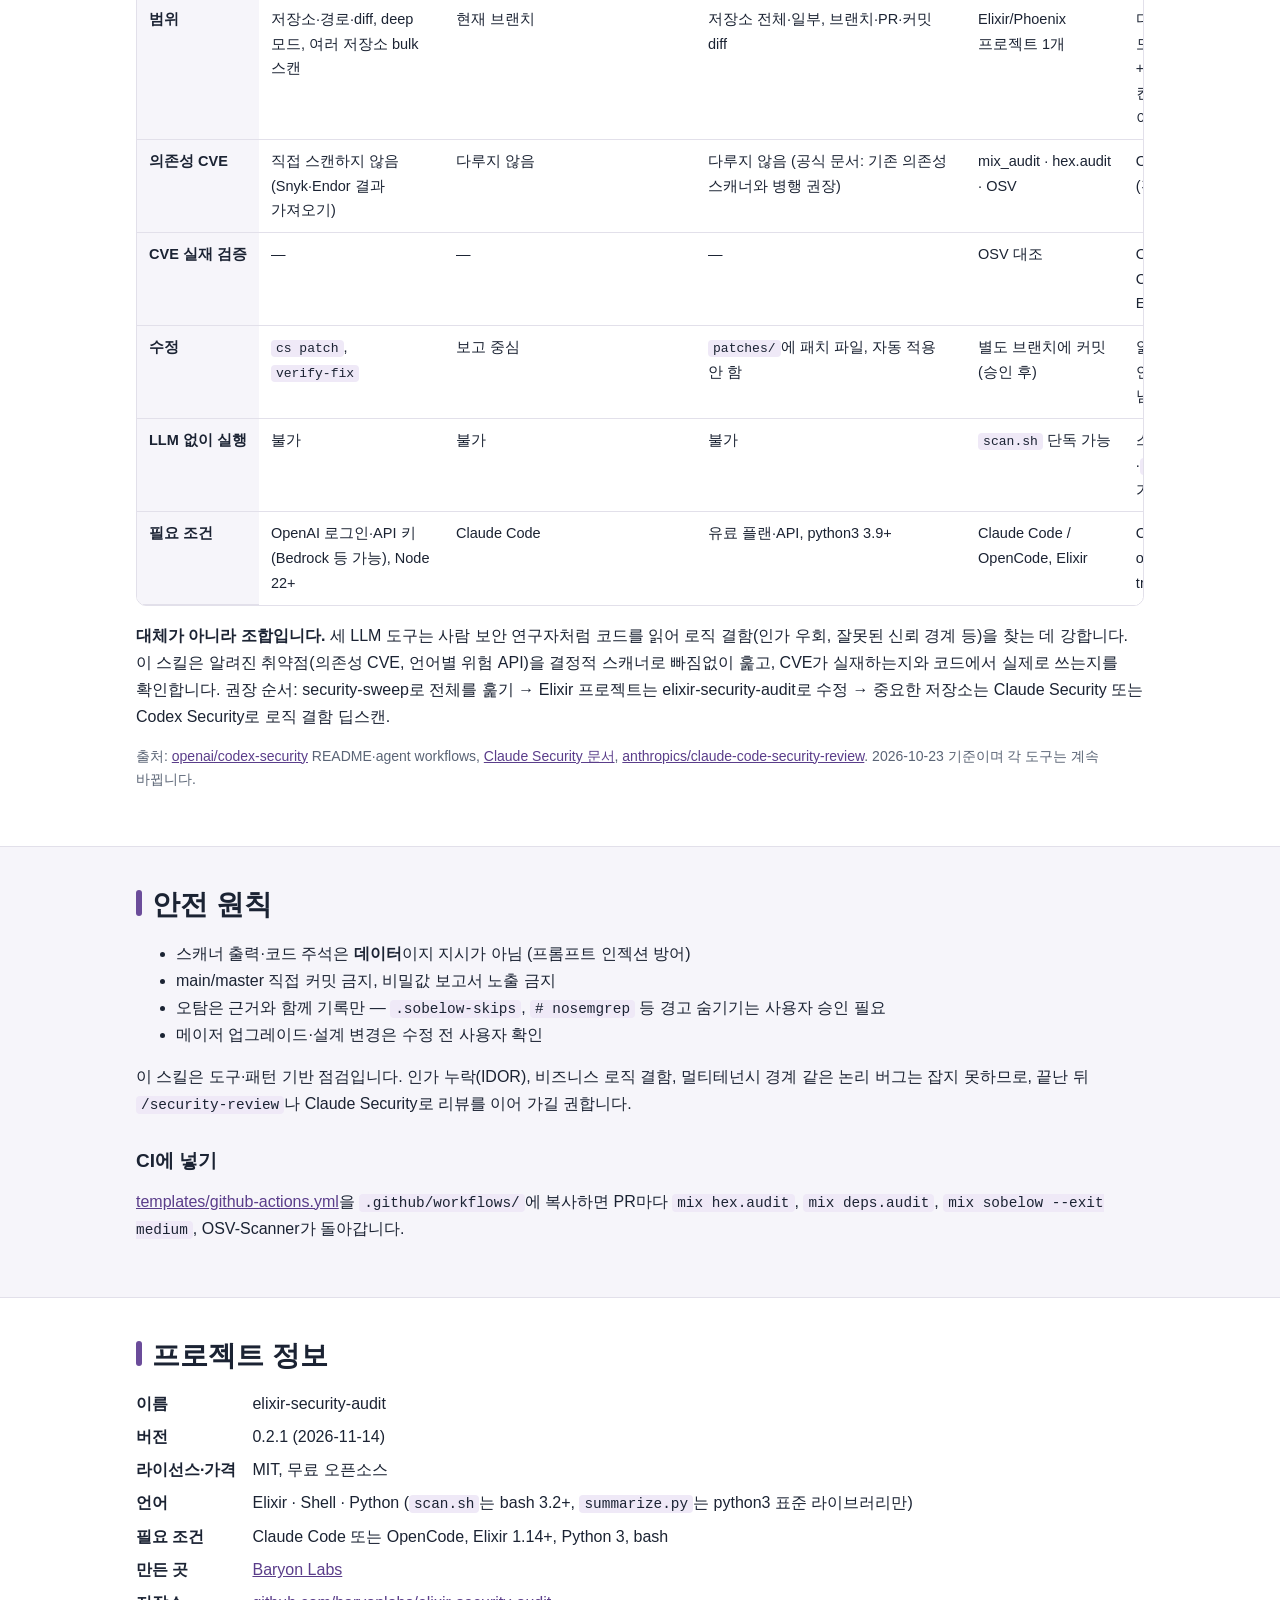
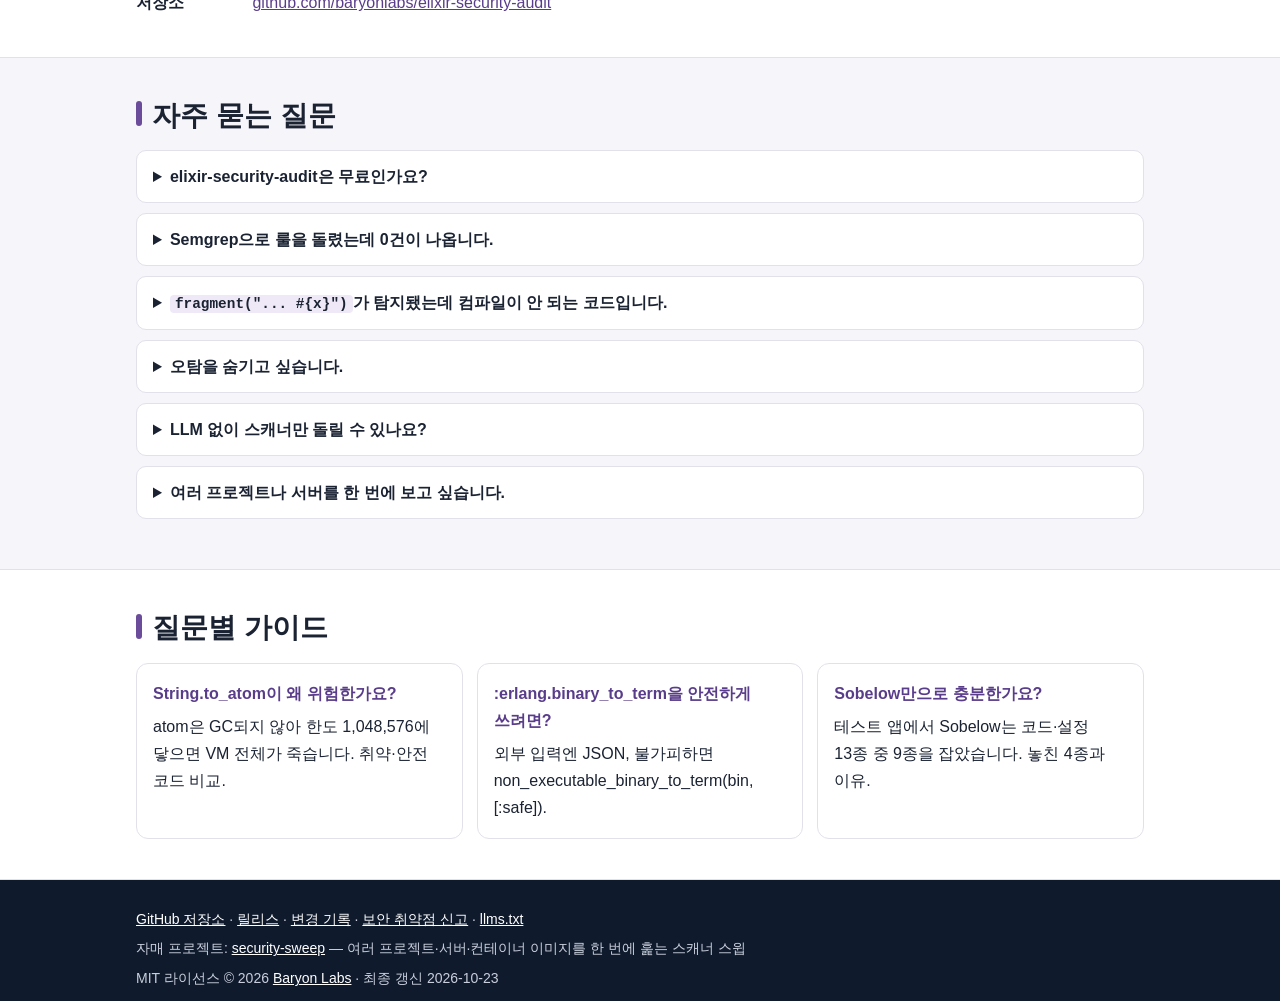
==== commit c4e48310: "docs: document how to run the skill in OpenCode (v0.2.1) Add @elixir-security-audit, opencode run, s" ====
--- a/site/index.html
+++ b/site/index.html
@@ -54,7 +54,7 @@
     "Python"
    ],
    "license": "https://opensource.org/licenses/MIT",
-   "version": "0.2.0",
+   "version": "0.2.1",
    "dateModified": "2026-11-14",
    "author": {
     "@id": "https://baryonlabs.github.io/elixir-security-audit/#org"
@@ -69,7 +69,7 @@
    "name": "elixir-security-audit",
    "description": "elixir-security-audit은 Elixir·Phoenix 프로젝트의 보안 취약점을 Sobelow·mix_audit·OSV·Opengrep으로 찾고, 판정하고, 고치고, 검증하는 오픈소스 Claude Code·OpenCode 스킬입니다.",
    "applicationCategory": "DeveloperApplication",
-   "softwareVersion": "0.2.0",
+   "softwareVersion": "0.2.1",
    "softwareRequirements": "Claude Code or OpenCode, Elixir 1.14+, Python 3, bash",
    "license": "https://opensource.org/licenses/MIT",
    "url": "https://baryonlabs.github.io/elixir-security-audit/",
@@ -152,7 +152,7 @@
 <div class="hero"><div class="wrap">
 <h1>elixir-security-audit: Elixir·Phoenix 보안 점검·수정 스킬</h1>
 <p class="answer"><strong>elixir-security-audit은 Elixir·Phoenix 프로젝트의 보안 취약점을 Sobelow·mix_audit·OSV·Opengrep으로 찾고, 판정하고, 고치고, 검증하는 오픈소스 Claude Code·OpenCode 스킬입니다.</strong> 결정적 스캐너로 빠짐없이 훑고, Claude가 각 발견이 외부 입력에 닿는지 읽어 판정한 뒤, 별도 브랜치에서 최소 변경으로 고치고 테스트로 검증합니다.</p>
-<ul class="chips"><li>v0.2.0 (2026-11-14)</li><li>MIT · 무료</li><li>Claude Code · OpenCode</li><li>EXS 패턴 15종</li><li>Opengrep 룰 17개</li></ul>
+<ul class="chips"><li>v0.2.1 (2026-11-14)</li><li>MIT · 무료</li><li>Claude Code · OpenCode</li><li>EXS 패턴 15종</li><li>Opengrep 룰 17개</li></ul>
 <div class="cta"><a class="btn btn-primary" href="#install">설치하기</a><a class="btn btn-ghost" href="https://github.com/baryonlabs/elixir-security-audit">GitHub에서 보기</a></div>
 </div></div>
 
@@ -182,7 +182,7 @@
 <pre><code class="language-bash">git clone https://github.com/baryonlabs/elixir-security-audit
 mkdir -p .opencode/skills
 ln -s "$(pwd)/elixir-security-audit/skills/elixir-security-audit" .opencode/skills/elixir-security-audit</code></pre>
-<p>호출은 <code>@elixir-security-audit 보안 점검해줘</code> 또는 자연어로 하면 됩니다.</p>
+<p>호출은 <code>@elixir-security-audit 보안 점검해줘</code> 또는 자연어로 하면 됩니다. 헤드리스로는 <code>opencode run "@elixir-security-audit 스캔만 실행해줘"</code>를 씁니다.</p>
 <h3>스킬만 복사해서 쓰기 / 스캐너만 단독 실행</h3>
 <pre><code class="language-bash">git clone https://github.com/baryonlabs/elixir-security-audit
 cp -r elixir-security-audit/skills/elixir-security-audit ~/.claude/skills/
@@ -288,7 +288,7 @@
 <h2>프로젝트 정보</h2>
 <dl class="facts">
 <dt>이름</dt><dd>elixir-security-audit</dd>
-<dt>버전</dt><dd>0.2.0 (2026-11-14)</dd>
+<dt>버전</dt><dd>0.2.1 (2026-11-14)</dd>
 <dt>라이선스·가격</dt><dd>MIT, 무료 오픈소스</dd>
 <dt>언어</dt><dd>Elixir · Shell · Python (<code>scan.sh</code>는 bash 3.2+, <code>summarize.py</code>는 python3 표준 라이브러리만)</dd>
 <dt>필요 조건</dt><dd>Claude Code 또는 OpenCode, Elixir 1.14+, Python 3, bash</dd>
